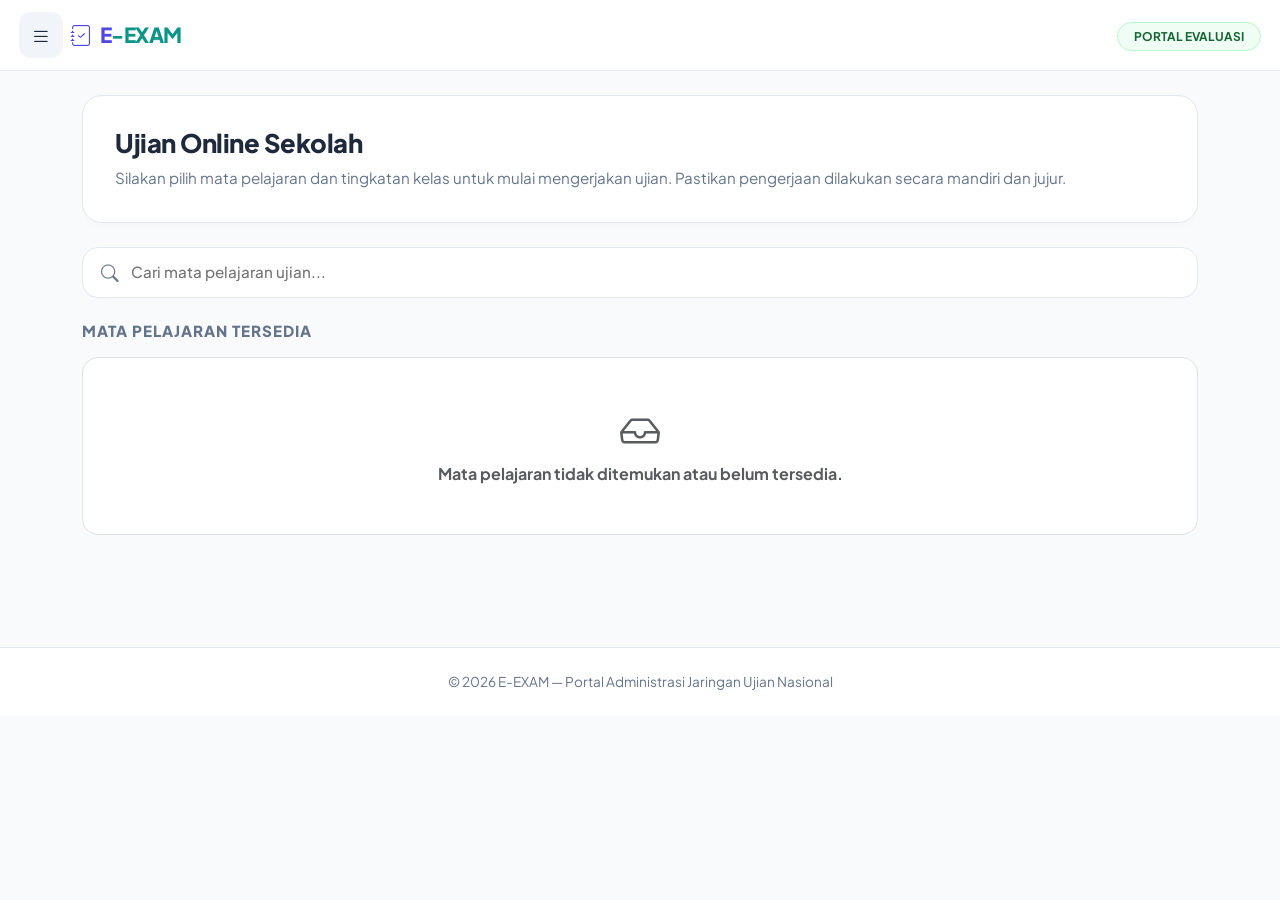
==== index.html @ f1fe518a "Update index.html" ====
<!DOCTYPE html>
<html lang="id">
<head>
  <meta charset="UTF-8"/>
  <meta name="viewport" content="width=device-width, initial-scale=1"/>
  <title>E-EXAM — Portal Ujian Online</title>
  
  <link rel="preconnect" href="https://fonts.googleapis.com">
  <link rel="preconnect" href="https://fonts.gstatic.com" crossorigin>
  <link href="https://fonts.googleapis.com/css2?family=Plus+Jakarta+Sans:wght@400;500;600;700;800&display=swap" rel="stylesheet">
  <link rel="stylesheet" href="https://cdn.jsdelivr.net/npm/bootstrap@5.3.3/dist/css/bootstrap.min.css"/>
  <link rel="stylesheet" href="https://cdn.jsdelivr.net/npm/bootstrap-icons@1.11.3/font/bootstrap-icons.min.css"/>
  
  <style>
    :root {
      --bg-global: #f8fafc; /* Abu-abu super terang/lembut */
      --card-bg: #ffffff;   /* Putih Bersih */
      --primary-color: #4f46e5; /* Soft Indigo */
      --accent-color: #0d9488;  /* Soft Muted Teal */
      --text-main: #1e293b;
      --text-muted: #64748b;
      --border-light: #e2e8f0;
    }
    
    body { 
      background-color: var(--bg-global); 
      font-family: 'Plus Jakarta Sans', sans-serif;
      color: var(--text-main);
      -webkit-font-smoothing: antialiased;
    }

    /* NAVBAR PUTIH BERSIH */
    .navbar { 
      background: var(--card-bg);
      border-bottom: 1px solid var(--border-light);
      padding: 0.75rem 1.2rem;
    }
    .navbar-brand { 
      font-weight: 800; 
      font-size: 1.3rem;
      letter-spacing: -0.5px; 
      color: var(--primary-color) !important;
    }
    .navbar-brand span { 
      color: var(--accent-color);
    }
    .btn-toggle-menu {
      border: none;
      background: #f1f5f9;
      color: var(--text-main);
      padding: 0.5rem 0.75rem;
      border-radius: 12px;
      transition: background 0.2s;
    }
    .btn-toggle-menu:hover {
      background: #e2e8f0;
    }
    .portal-tag {
      background: #f0fdf4;
      border: 1px solid #bbf7d0;
      color: #166534;
      font-weight: 700;
      font-size: 0.75rem;
      padding: 0.4rem 1rem;
      border-radius: 50px;
    }

    /* SIDEBAR NAV (Android-Friendly Drawer) */
    .offcanvas-sidebar {
      width: 280px !important;
      background: var(--card-bg) !important;
      border-right: 1px solid var(--border-light);
    }
    .sidebar-header-title {
      font-weight: 800;
      font-size: 1.1rem;
      color: var(--text-main);
    }
    .sidebar-link {
      display: flex;
      align-items: center;
      gap: 0.75rem;
      padding: 0.85rem 1rem;
      color: var(--text-muted);
      font-weight: 600;
      font-size: 0.92rem;
      text-decoration: none;
      border-radius: 12px;
      transition: all 0.2s ease;
      margin-bottom: 0.5rem;
    }
    .sidebar-link i { font-size: 1.2rem; }
    .sidebar-link:hover, .sidebar-link.active {
      background: #f1f5f9;
      color: var(--primary-color);
    }

    /* HERO CONTAINER LEMBUT */
    .hero-container {
      background: var(--card-bg);
      border-radius: 20px;
      padding: 2rem;
      margin-top: 1.5rem;
      margin-bottom: 1.5rem;
      border: 1px solid var(--border-light);
      box-shadow: 0 4px 6px -1px rgba(0,0,0,0.02);
    }
    .hero-container h1 { 
      font-size: 1.6rem; 
      font-weight: 800; 
      color: var(--text-main);
      letter-spacing: -0.5px;
    }
    .hero-container p { 
      color: var(--text-muted); 
      font-size: 0.95rem;
      margin-top: 0.4rem;
    }

    /* SEARCH BOX BARU (Android / Touch Friendly) */
    .search-wrapper {
      position: relative;
      margin-bottom: 1.5rem;
    }
    .search-wrapper i {
      position: absolute;
      left: 1.2rem;
      top: 50%;
      transform: translateY(-50%);
      color: var(--text-muted);
      font-size: 1.1rem;
    }
    .search-input {
      width: 100%;
      padding: 0.85rem 1rem 0.85rem 3rem;
      background: var(--card-bg);
      border: 1px solid var(--border-light);
      border-radius: 16px;
      font-size: 0.95rem;
      font-weight: 500;
      color: var(--text-main);
      transition: all 0.2s ease;
      box-shadow: 0 2px 4px rgba(0,0,0,0.01);
    }
    .search-input:focus {
      outline: none;
      border-color: var(--primary-color);
      box-shadow: 0 0 0 4px rgba(79, 70, 229, 0.1);
    }

    /* SECTION TITLE */
    .section-title {
      font-size: 0.95rem;
      font-weight: 800;
      text-transform: uppercase;
      letter-spacing: 1px;
      color: var(--text-muted);
    }

    /* MAPEL LIST VIEW (Satu per satu ke bawah) */
    .card-mapel {
      background: var(--card-bg);
      border: 1px solid var(--border-light); 
      border-radius: 16px;
      padding: 1.25rem 1.5rem;
      transition: all 0.2s ease;
      display: flex;
      flex-direction: row;
      align-items: center;
      gap: 1.25rem;
      width: 100%;
    }
    .card-mapel:hover { 
      border-color: #cbd5e1;
      box-shadow: 0 10px 15px -3px rgba(0, 0, 0, 0.04);
    }
    .mapel-icon {
      width: 46px; height: 46px; 
      border-radius: 12px;
      background: #f1f5f9; 
      display: flex; align-items: center; justify-content: center;
      font-size: 1.3rem;
      color: var(--primary-color);
      flex-shrink: 0;
    }
    .mapel-info-wrapper {
      flex-grow: 1;
    }
    .card-mapel h6 {
      color: var(--text-main);
      font-weight: 700;
      font-size: 1.05rem;
      margin-bottom: 0.15rem;
    }
    .mapel-action-wrapper {
      display: flex;
      align-items: center;
      gap: 1rem;
      flex-shrink: 0;
    }

    /* BADGE KELAS (Android Tap Size Optimization) */
    .badge-kelas { 
      font-size: 0.8rem; 
      font-weight: 600;
      cursor: pointer; 
      background-color: #f8fafc !important;
      color: #334155 !important;
      border: 1px solid var(--border-light);
      padding: 0.6rem 1rem; /* Ukuran pas untuk sentuhan jari di HP */
      border-radius: 10px;
      transition: all 0.15s ease;
      display: inline-block;
    }
    .badge-kelas:hover {
      background-color: var(--primary-color) !important;
      border-color: var(--primary-color);
      color: #ffffff !important;
    }

    /* SKELETON LOADER LIGHT */
    .placeholder-glow .placeholder {
      background-color: #e2e8f0;
      border-radius: 8px;
    }

    /* FOOTER */
    footer { 
      border-top: 1px solid var(--border-light);
      background: var(--card-bg); 
      color: var(--text-muted); 
      font-size: 0.85rem; 
      padding: 1.5rem 0; 
      margin-top: 4rem;
    }

    /* TAMPILAN KHUSUS SMARTPHONE / ANDROID */
    @media (max-width: 768px) {
      .navbar { padding: 0.75rem 1rem; }
      .hero-container { padding: 1.5rem; border-radius: 16px; }
      .hero-container h1 { font-size: 1.4rem; }
      
      .card-mapel {
        flex-direction: column;
        align-items: flex-start;
        gap: 1rem;
        padding: 1.25rem;
      }
      .mapel-action-wrapper {
        width: 100%;
        flex-direction: column;
        align-items: flex-start;
        gap: 0.5rem;
        border-top: 1px dashed var(--border-light);
        padding-top: 0.75rem;
      }
      .badge-container {
        width: 100%;
        display: flex;
        flex-wrap: wrap;
        gap: 0.25rem;
      }
      .badge-kelas {
        flex-grow: 1;
        text-align: center;
      }
    }
  </style>
</head>
<body>

<nav class="navbar navbar-expand-lg sticky-top">
  <div class="container-fluid p-0 d-flex align-items-center">
    <button class="btn btn-toggle-menu me-2" type="button" data-bs-toggle="offcanvas" data-bs-target="#sidebarMenu" aria-controls="sidebarMenu">
      <i class="bi bi-list fs-5"></i>
    </button>
    
    <span class="navbar-brand"><i class="bi bi-journal-check me-2"></i>E<span>-EXAM</span></span>
    
    <div class="ms-auto">
      <span class="portal-tag">PORTAL EVALUASI</span>
    </div>
  </div>
</nav>

<div class="offcanvas offcanvas-start offcanvas-sidebar" tabindex="-1" id="sidebarMenu" aria-labelledby="sidebarMenuLabel">
  <div class="offcanvas-header border-bottom py-4">
    <span class="sidebar-header-title" id="sidebarMenuLabel"><i class="bi bi-grid-fill text-primary me-2"></i>Menu Portal</span>
    <button type="button" class="btn-close" data-bs-dismiss="offcanvas" aria-label="Close"></button>
  </div>
  <div class="offcanvas-body p-3">
    <p class="text-uppercase fw-bold text-muted ps-2 mb-3" style="font-size: 0.7rem; letter-spacing: 1px;">Navigasi</p>
    
    <a href="#" class="sidebar-link active">
      <i class="bi bi-house-door-fill"></i> Sesi Ujian Aktif
    </a>
    
    <hr class="text-muted opacity-25">
    
    <p class="text-uppercase fw-bold text-muted ps-2 mb-2" style="font-size: 0.7rem; letter-spacing: 1px;">Akses Internal</p>
    <a href="guru.html" class="sidebar-link">
      <i class="bi bi-person-badge-fill text-secondary"></i> Portal Guru
    </a>
    <a href="admin.html" class="sidebar-link">
      <i class="bi bi-shield-lock-fill text-secondary"></i> Administrator
    </a>
  </div>
</div>

<div class="container">
  <div class="hero-container">
    <h1>Ujian Online Sekolah</h1>
    <p class="mb-0">Silakan pilih mata pelajaran dan tingkatan kelas untuk mulai mengerjakan ujian. Pastikan pengerjaan dilakukan secara mandiri dan jujur.</p>
  </div>

  <div class="search-wrapper">
    <i class="bi bi-search"></i>
    <input type="text" id="searchMapel" class="search-input" placeholder="Cari mata pelajaran ujian..." onkeyup="filterMapel()">
  </div>

  <div class="pb-5">
    <div class="d-flex align-items-center mb-3">
      <div class="me-auto">
        <h2 class="section-title mb-0">Mata Pelajaran Tersedia</h2>
      </div>
      <div>
        <span class="badge rounded-pill bg-secondary bg-opacity-10 text-secondary fw-bold px-3 py-2" id="info-count" style="font-size: 0.8rem;"></span>
      </div>
    </div>

    <div class="row g-2" id="mapel-container">
      <div class="col-12 skeleton-item" id="sk1">
        <div class="card card-mapel">
          <div class="placeholder-glow"><span class="placeholder rounded-3" style="width:46px; height:46px; display:block;"></span></div>
          <div class="mapel-info-wrapper placeholder-glow">
            <span class="placeholder col-4 mb-2 d-block" style="height:18px;"></span>
            <span class="placeholder col-2" style="height:12px;"></span>
          </div>
          <div class="placeholder-glow d-none d-md-block"><span class="placeholder rounded-3" style="width:180px; height:38px; display:block;"></span></div>
        </div>
      </div>
      <div class="col-12 skeleton-item" id="sk2">
        <div class="card card-mapel">
          <div class="placeholder-glow"><span class="placeholder rounded-3" style="width:46px; height:46px; display:block;"></span></div>
          <div class="mapel-info-wrapper placeholder-glow">
            <span class="placeholder col-3 mb-2 d-block" style="height:18px;"></span>
            <span class="placeholder col-2" style="height:12px;"></span>
          </div>
          <div class="placeholder-glow d-none d-md-block"><span class="placeholder rounded-3" style="width:180px; height:38px; display:block;"></span></div>
        </div>
      </div>
    </div>

    <div id="empty-state" class="text-center py-5 d-none bg-white border rounded-4 mt-2">
      <i class="bi bi-inbox display-6 text-muted opacity-40"></i>
      <p class="mt-2 text-muted fw-bold mb-0">Mata pelajaran tidak ditemukan atau belum tersedia.</p>
    </div>
  </div>
</div>

<footer class="text-center">
  <p class="mb-0">© 2026 E-EXAM — Portal Administrasi Jaringan Ujian Nasional</p>
</footer>

<script src="https://cdn.jsdelivr.net/npm/bootstrap@5.3.3/dist/js/bootstrap.bundle.min.js"></script>
<script>
// PETA CLASS BOOTSTRAP ICONS (MENGGANTIKAN EMOJI KEYBOARD)
const ICONS = {
  default: "bi-journal-bookmark-fill", 
  matematika: "bi-calculator-fill", 
  ipa: "bi-cone-striped", 
  ips: "bi-globe-asia-australia",
  bahasa_indonesia: "bi-translate", 
  bahasa_inggris: "bi-chat-left-quote-fill", 
  fisika: "bi-lightning-charge-fill",
  kimia: "bi-droplet-half", 
  biologi: "bi-dna", 
  sejarah: "bi-hourglass-split", 
  pkn: "bi-bank",
  agama: "bi-moon-stars-fill", 
  seni: "bi-palette-fill", 
  olahraga: "bi-dribbble",
};

async function loadMapel() {
  try {
    const res = await fetch("/api/mapel");
    const data = await res.json();
    renderMapel(data);
  } catch {
    renderMapel([]);
  }
}

function renderMapel(list) {
  document.querySelectorAll(".skeleton-item").forEach(el => el.remove());
  const container = document.getElementById("mapel-container");
  const empty     = document.getElementById("empty-state");

  if (!list.length) { empty.classList.remove("d-none"); return; }

  document.getElementById("info-count").textContent = `${list.length} Mapel Tersedia`;

  list.forEach(m => {
    const iconClass = ICONS[m.id] || ICONS.default;
    const kelasBadges = (m.kelas || [10,11,12]).map(k =>
      `<span class="badge badge-kelas" onclick="pilihKelas(this,'${m.id}','${m.nama}',${k})">Kelas ${k}</span>`
    ).join("");

    const col = document.createElement("div");
    col.className = "col-12 item-mapel-row"; // Diberikan class penanda untuk fungsi filter search
    col.setAttribute("data-nama", m.nama.toLowerCase()); // Menyimpan string nama untuk dicari
    col.innerHTML = `
      <div class="card card-mapel">
        <div class="mapel-icon">
          <i class="bi ${iconClass}"></i>
        </div>
        <div class="mapel-info-wrapper">
          <h6 class="fw-bold mb-0">${m.nama}</h6>
          <span class="text-muted d-none d-md-inline" style="font-size:.75rem">ID Modul: ${m.id}</span>
        </div>
        <div class="mapel-action-wrapper">
          <span class="text-muted d-block d-md-inline" style="font-size:.78rem; font-weight: 500;">Pilih Kelas:</span>
          <div class="badge-container d-flex gap-1">${kelasBadges}</div>
        </div>
      </div>`;
    container.appendChild(col);
  });
}

function pilihKelas(el, mapelId, mapelNama, kelas) {
  // Save to sessionStorage and redirect to form
  sessionStorage.setItem("exam_mapel_id", mapelId);
  sessionStorage.setItem("exam_mapel_nama", mapelNama);
  sessionStorage.setItem("exam_kelas", kelas);
  location.href = "form-ujian.html";
}

// FUNGSI SELECTION SEARCH BOX (Real-time Filter)
function filterMapel() {
  const keyword = document.getElementById("searchMapel").value.toLowerCase();
  const rows = document.querySelectorAll(".item-mapel-row");
  const emptyState = document.getElementById("empty-state");
  let foundCounter = 0;

  rows.forEach(row => {
    const namaMapel = row.getAttribute("data-nama");
    if (namaMapel.includes(keyword)) {
      row.style.setProperty("display", "block", "important");
      foundCounter++;
    } else {
      row.style.setProperty("display", "none", "important");
    }
  });

  if (foundCounter === 0 && rows.length > 0) {
    emptyState.classList.remove("d-none");
  } else {
    emptyState.classList.add("d-none");
  }
}

loadMapel();
</script>
</body>
</html>
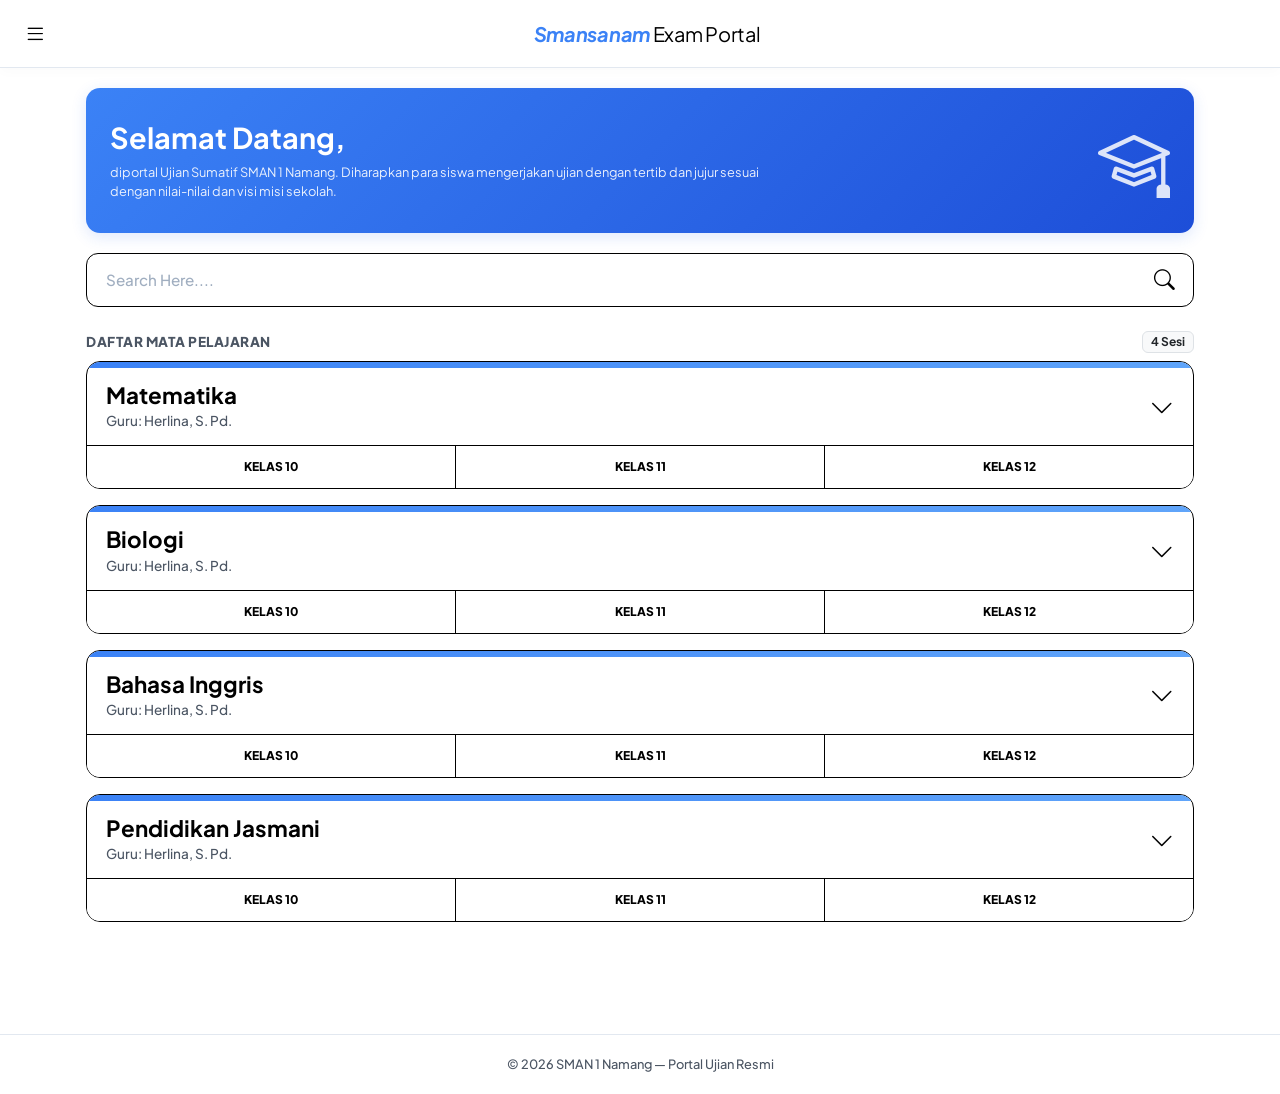
==== commit b9e2a824: "Update index.html" ====
--- a/index.html
+++ b/index.html
@@ -1,10 +1,9 @@
-
 <!DOCTYPE html>
 <html lang="id">
 <head>
   <meta charset="UTF-8"/>
   <meta name="viewport" content="width=device-width, initial-scale=1"/>
-  <title>E-EXAM — Portal Ujian Online</title>
+  <title>Smansanam Exam Portal</title>
   
   <link rel="preconnect" href="https://fonts.googleapis.com">
   <link rel="preconnect" href="https://fonts.gstatic.com" crossorigin>
@@ -14,68 +13,52 @@
   
   <style>
     :root {
-      --bg-global: #f8fafc; /* Abu-abu super terang/lembut */
-      --card-bg: #ffffff;   /* Putih Bersih */
-      --primary-color: #4f46e5; /* Soft Indigo */
-      --accent-color: #0d9488;  /* Soft Muted Teal */
-      --text-main: #1e293b;
-      --text-muted: #64748b;
-      --border-light: #e2e8f0;
+      --bg-body: #ffffff;
+      --blue-gradient: linear-gradient(135deg, #3b82f6 0%, #1d4ed8 100%);
+      --blue-accent: #2563eb;
+      --text-dark: #000000;
+      --text-muted: #4b5563;
+      --border-color: #000000;
     }
     
     body { 
-      background-color: var(--bg-global); 
+      background-color: var(--bg-body); 
       font-family: 'Plus Jakarta Sans', sans-serif;
-      color: var(--text-main);
+      color: var(--text-dark);
       -webkit-font-smoothing: antialiased;
     }
 
-    /* NAVBAR PUTIH BERSIH */
+    /* NAVBAR STYLES */
     .navbar { 
-      background: var(--card-bg);
-      border-bottom: 1px solid var(--border-light);
-      padding: 0.75rem 1.2rem;
+      background: #ffffff;
+      border-bottom: 1px solid #e2e8f0;
+      padding: 0.85rem 1rem;
+      box-shadow: 0 4px 12px rgba(0,0,0,0.02);
     }
     .navbar-brand { 
-      font-weight: 800; 
-      font-size: 1.3rem;
-      letter-spacing: -0.5px; 
-      color: var(--primary-color) !important;
+      font-size: 1.25rem;
+      font-weight: 400;
+      letter-spacing: -0.3px;
+      color: var(--text-dark) !important;
     }
     .navbar-brand span { 
-      color: var(--accent-color);
-    }
-    .btn-toggle-menu {
+      font-style: italic;
+      font-weight: 700;
+      color: #3b82f6;
+    }
+    .btn-menu-burger {
       border: none;
-      background: #f1f5f9;
-      color: var(--text-main);
-      padding: 0.5rem 0.75rem;
-      border-radius: 12px;
-      transition: background 0.2s;
-    }
-    .btn-toggle-menu:hover {
-      background: #e2e8f0;
-    }
-    .portal-tag {
-      background: #f0fdf4;
-      border: 1px solid #bbf7d0;
-      color: #166534;
-      font-weight: 700;
-      font-size: 0.75rem;
-      padding: 0.4rem 1rem;
-      border-radius: 50px;
-    }
-
-    /* SIDEBAR NAV (Android-Friendly Drawer) */
+      background: transparent;
+      color: var(--text-dark);
+      font-size: 1.4rem;
+      padding: 0;
+    }
+
+    /* SIDEBAR NAV DRAWER */
     .offcanvas-sidebar {
       width: 280px !important;
-      background: var(--card-bg) !important;
-      border-right: 1px solid var(--border-light);
-    }
-    .sidebar-header-title {
-      font-weight: 800;
-      font-size: 1.1rem;
-      color: var(--text-main);
+      background: #ffffff !important;
+      border-right: 1px solid #e2e8f0;
     }
     .sidebar-link {
       display: flex;
@@ -90,297 +73,265 @@
       transition: all 0.2s ease;
       margin-bottom: 0.5rem;
     }
-    .sidebar-link i { font-size: 1.2rem; }
     .sidebar-link:hover, .sidebar-link.active {
       background: #f1f5f9;
-      color: var(--primary-color);
-    }
-
-    /* HERO CONTAINER LEMBUT */
+      color: var(--blue-accent);
+    }
+
+    /* HERO BANNER GRADIENT */
     .hero-container {
-      background: var(--card-bg);
-      border-radius: 20px;
-      padding: 2rem;
-      margin-top: 1.5rem;
-      margin-bottom: 1.5rem;
-      border: 1px solid var(--border-light);
-      box-shadow: 0 4px 6px -1px rgba(0,0,0,0.02);
+      background: var(--blue-gradient);
+      border-radius: 14px;
+      padding: 2rem 1.5rem;
+      margin-top: 1.25rem;
+      margin-bottom: 1.25rem;
+      color: #ffffff;
+      position: relative;
+      overflow: hidden;
+      box-shadow: 0 4px 15px rgba(37, 99, 235, 0.15);
     }
     .hero-container h1 { 
-      font-size: 1.6rem; 
-      font-weight: 800; 
-      color: var(--text-main);
-      letter-spacing: -0.5px;
+      font-size: 1.8rem; 
+      font-weight: 700; 
+      margin-bottom: 0.5rem;
     }
     .hero-container p { 
-      color: var(--text-muted); 
-      font-size: 0.95rem;
-      margin-top: 0.4rem;
-    }
-
-    /* SEARCH BOX BARU (Android / Touch Friendly) */
+      font-size: 0.8rem;
+      line-height: 1.5;
+      max-width: 65%;
+      opacity: 0.9;
+    }
+    .hero-icon-wrapper {
+      position: absolute;
+      right: 1.5rem;
+      top: 50%;
+      transform: translateY(-50%);
+      font-size: 4.5rem;
+      opacity: 0.85;
+      color: #ffffff;
+      line-height: 1;
+    }
+
+    /* SEARCH BOX CAPTION */
     .search-wrapper {
       position: relative;
       margin-bottom: 1.5rem;
     }
-    .search-wrapper i {
+    .search-input {
+      width: 100%;
+      padding: 0.9rem 3rem 0.9rem 1.2rem;
+      background: #ffffff;
+      border: 1.5px solid var(--border-color);
+      border-radius: 12px;
+      font-size: 0.95rem;
+      font-weight: 500;
+      color: var(--text-dark);
+    }
+    .search-input::placeholder {
+      color: #a0aec0;
+    }
+    .search-input:focus {
+      outline: none;
+      border-color: var(--blue-accent);
+    }
+    .search-wrapper .search-icon {
       position: absolute;
-      left: 1.2rem;
+      right: 1.2rem;
       top: 50%;
       transform: translateY(-50%);
+      color: var(--text-dark);
+      font-size: 1.3rem;
+      pointer-events: none;
+    }
+
+    /* ACCORDION LIST VIEW CARD */
+    .card-mapel-row {
+      background: #ffffff;
+      border: 1.5px solid var(--border-color);
+      border-radius: 14px;
+      overflow: hidden;
+      margin-bottom: 1rem;
+      position: relative;
+    }
+    /* Top Line Blue Gradient Accent */
+    .card-mapel-row::before {
+      content: "";
+      position: absolute;
+      top: 0; left: 0; right: 0;
+      height: 6px;
+      background: linear-gradient(90deg, #3b82f6 0%, #60a5fa 100%);
+    }
+    .mapel-header-section {
+      padding: 1.25rem 1.2rem 0.85rem 1.2rem;
+      display: flex;
+      align-items: center;
+      justify-content: space-between;
+    }
+    .mapel-title-area h6 {
+      font-size: 1.4rem;
+      font-weight: 700;
+      color: var(--text-dark);
+      margin-bottom: 0.15rem;
+    }
+    .mapel-title-area p {
+      font-size: 0.85rem;
       color: var(--text-muted);
-      font-size: 1.1rem;
-    }
-    .search-input {
-      width: 100%;
-      padding: 0.85rem 1rem 0.85rem 3rem;
-      background: var(--card-bg);
-      border: 1px solid var(--border-light);
-      border-radius: 16px;
-      font-size: 0.95rem;
+      margin-bottom: 0;
       font-weight: 500;
-      color: var(--text-main);
-      transition: all 0.2s ease;
-      box-shadow: 0 2px 4px rgba(0,0,0,0.01);
-    }
-    .search-input:focus {
-      outline: none;
-      border-color: var(--primary-color);
-      box-shadow: 0 0 0 4px rgba(79, 70, 229, 0.1);
+    }
+    .mapel-arrow-icon {
+      font-size: 1.5rem;
+      color: var(--text-dark);
+    }
+
+    /* KELAS SELECTION BAR (BOTTOM ROW) */
+    .kelas-action-bar {
+      display: flex;
+      border-top: 1px solid var(--border-color);
+      background: #ffffff;
+    }
+    .badge-kelas-btn {
+      flex: 1;
+      text-align: center;
+      padding: 0.75rem 0.5rem;
+      font-size: 0.75rem;
+      font-weight: 800;
+      color: var(--text-dark);
+      cursor: pointer;
+      text-transform: uppercase;
+      transition: background 0.15s;
+    }
+    .badge-kelas-btn:not(:last-child) {
+      border-right: 1px solid var(--border-color);
+    }
+    .badge-kelas-btn:hover {
+      background-color: #f1f5f9;
+      color: var(--blue-accent);
+    }
+
+    /* SKELETON PLACEHOLDER */
+    .placeholder-glow .placeholder {
+      background-color: #e2e8f0;
+      border-radius: 6px;
     }
 
     /* SECTION TITLE */
     .section-title {
-      font-size: 0.95rem;
+      font-size: 0.85rem;
       font-weight: 800;
       text-transform: uppercase;
-      letter-spacing: 1px;
+      letter-spacing: 0.5px;
       color: var(--text-muted);
-    }
-
-    /* MAPEL LIST VIEW (Satu per satu ke bawah) */
-    .card-mapel {
-      background: var(--card-bg);
-      border: 1px solid var(--border-light); 
-      border-radius: 16px;
-      padding: 1.25rem 1.5rem;
-      transition: all 0.2s ease;
-      display: flex;
-      flex-direction: row;
-      align-items: center;
-      gap: 1.25rem;
-      width: 100%;
-    }
-    .card-mapel:hover { 
-      border-color: #cbd5e1;
-      box-shadow: 0 10px 15px -3px rgba(0, 0, 0, 0.04);
-    }
-    .mapel-icon {
-      width: 46px; height: 46px; 
-      border-radius: 12px;
-      background: #f1f5f9; 
-      display: flex; align-items: center; justify-content: center;
-      font-size: 1.3rem;
-      color: var(--primary-color);
-      flex-shrink: 0;
-    }
-    .mapel-info-wrapper {
-      flex-grow: 1;
-    }
-    .card-mapel h6 {
-      color: var(--text-main);
-      font-weight: 700;
-      font-size: 1.05rem;
-      margin-bottom: 0.15rem;
-    }
-    .mapel-action-wrapper {
-      display: flex;
-      align-items: center;
-      gap: 1rem;
-      flex-shrink: 0;
-    }
-
-    /* BADGE KELAS (Android Tap Size Optimization) */
-    .badge-kelas { 
-      font-size: 0.8rem; 
-      font-weight: 600;
-      cursor: pointer; 
-      background-color: #f8fafc !important;
-      color: #334155 !important;
-      border: 1px solid var(--border-light);
-      padding: 0.6rem 1rem; /* Ukuran pas untuk sentuhan jari di HP */
-      border-radius: 10px;
-      transition: all 0.15s ease;
-      display: inline-block;
-    }
-    .badge-kelas:hover {
-      background-color: var(--primary-color) !important;
-      border-color: var(--primary-color);
-      color: #ffffff !important;
-    }
-
-    /* SKELETON LOADER LIGHT */
-    .placeholder-glow .placeholder {
-      background-color: #e2e8f0;
-      border-radius: 8px;
+      margin-bottom: 0.75rem;
     }
 
     /* FOOTER */
     footer { 
-      border-top: 1px solid var(--border-light);
-      background: var(--card-bg); 
+      border-top: 1px solid #e2e8f0;
+      background: #ffffff; 
       color: var(--text-muted); 
-      font-size: 0.85rem; 
-      padding: 1.5rem 0; 
-      margin-top: 4rem;
-    }
-
-    /* TAMPILAN KHUSUS SMARTPHONE / ANDROID */
-    @media (max-width: 768px) {
-      .navbar { padding: 0.75rem 1rem; }
-      .hero-container { padding: 1.5rem; border-radius: 16px; }
-      .hero-container h1 { font-size: 1.4rem; }
-      
-      .card-mapel {
-        flex-direction: column;
-        align-items: flex-start;
-        gap: 1rem;
-        padding: 1.25rem;
-      }
-      .mapel-action-wrapper {
-        width: 100%;
-        flex-direction: column;
-        align-items: flex-start;
-        gap: 0.5rem;
-        border-top: 1px dashed var(--border-light);
-        padding-top: 0.75rem;
-      }
-      .badge-container {
-        width: 100%;
-        display: flex;
-        flex-wrap: wrap;
-        gap: 0.25rem;
-      }
-      .badge-kelas {
-        flex-grow: 1;
-        text-align: center;
-      }
+      font-size: 0.8rem; 
+      padding: 1.25rem 0; 
+      margin-top: 3rem;
+      font-weight: 500;
+    }
+
+    /* RESPONSIVE LAYOUT UNTUK LAYAR HANDPHONE */
+    @media (max-width: 576px) {
+      .hero-container p { max-width: 60%; font-size: 0.72rem; }
+      .hero-icon-wrapper { font-size: 3.8rem; right: 1rem; }
+      .mapel-title-area h6 { font-size: 1.25rem; }
     }
   </style>
 </head>
 <body>
 
 <nav class="navbar navbar-expand-lg sticky-top">
-  <div class="container-fluid p-0 d-flex align-items-center">
-    <button class="btn btn-toggle-menu me-2" type="button" data-bs-toggle="offcanvas" data-bs-target="#sidebarMenu" aria-controls="sidebarMenu">
-      <i class="bi bi-list fs-5"></i>
+  <div class="container-fluid p-0 d-flex align-items-center px-2">
+    <button class="btn btn-menu-burger me-3" type="button" data-bs-toggle="offcanvas" data-bs-target="#sidebarMenu" aria-controls="sidebarMenu">
+      <i class="bi bi-list"></i>
     </button>
     
-    <span class="navbar-brand"><i class="bi bi-journal-check me-2"></i>E<span>-EXAM</span></span>
+    <div class="mx-auto navbar-brand">
+      <span>Smansanam</span> Exam Portal
+    </div>
     
-    <div class="ms-auto">
-      <span class="portal-tag">PORTAL EVALUASI</span>
-    </div>
+    <div style="width: 24px;"></div>
   </div>
 </nav>
 
 <div class="offcanvas offcanvas-start offcanvas-sidebar" tabindex="-1" id="sidebarMenu" aria-labelledby="sidebarMenuLabel">
   <div class="offcanvas-header border-bottom py-4">
-    <span class="sidebar-header-title" id="sidebarMenuLabel"><i class="bi bi-grid-fill text-primary me-2"></i>Menu Portal</span>
+    <span class="fw-bold text-dark fs-5" id="sidebarMenuLabel"><i class="bi bi-shield-check me-2 text-primary"></i>Navigation</span>
     <button type="button" class="btn-close" data-bs-dismiss="offcanvas" aria-label="Close"></button>
   </div>
   <div class="offcanvas-body p-3">
-    <p class="text-uppercase fw-bold text-muted ps-2 mb-3" style="font-size: 0.7rem; letter-spacing: 1px;">Navigasi</p>
-    
     <a href="#" class="sidebar-link active">
-      <i class="bi bi-house-door-fill"></i> Sesi Ujian Aktif
+      <i class="bi bi-house-door-fill me-2"></i> Dashboard
     </a>
-    
-    <hr class="text-muted opacity-25">
-    
-    <p class="text-uppercase fw-bold text-muted ps-2 mb-2" style="font-size: 0.7rem; letter-spacing: 1px;">Akses Internal</p>
+    <hr class="opacity-25">
     <a href="guru.html" class="sidebar-link">
-      <i class="bi bi-person-badge-fill text-secondary"></i> Portal Guru
+      <i class="bi bi-person-badge me-2"></i> Portal Guru
     </a>
     <a href="admin.html" class="sidebar-link">
-      <i class="bi bi-shield-lock-fill text-secondary"></i> Administrator
+      <i class="bi bi-shield-lock me-2"></i> Administrator
     </a>
   </div>
 </div>
 
-<div class="container">
+<div class="container px-3">
   <div class="hero-container">
-    <h1>Ujian Online Sekolah</h1>
-    <p class="mb-0">Silakan pilih mata pelajaran dan tingkatan kelas untuk mulai mengerjakan ujian. Pastikan pengerjaan dilakukan secara mandiri dan jujur.</p>
+    <h1>Selamat Datang,</h1>
+    <p class="mb-0">diportal Ujian Sumatif SMAN 1 Namang. Diharapkan para siswa mengerjakan ujian dengan tertib dan jujur sesuai dengan nilai-nilai dan visi misi sekolah.</p>
+    <div class="hero-icon-wrapper">
+      <i class="bi bi-mortarboard"></i>
+    </div>
   </div>
 
   <div class="search-wrapper">
-    <i class="bi bi-search"></i>
-    <input type="text" id="searchMapel" class="search-input" placeholder="Cari mata pelajaran ujian..." onkeyup="filterMapel()">
+    <input type="text" id="searchMapel" class="search-input" placeholder="Search Here...." onkeyup="filterMapel()">
+    <i class="bi bi-search search-icon"></i>
   </div>
 
   <div class="pb-5">
-    <div class="d-flex align-items-center mb-3">
-      <div class="me-auto">
-        <h2 class="section-title mb-0">Mata Pelajaran Tersedia</h2>
-      </div>
-      <div>
-        <span class="badge rounded-pill bg-secondary bg-opacity-10 text-secondary fw-bold px-3 py-2" id="info-count" style="font-size: 0.8rem;"></span>
-      </div>
+    <div class="d-flex align-items-center justify-content-between mb-2">
+      <h2 class="section-title mb-0">Daftar Mata Pelajaran</h2>
+      <span class="badge bg-light text-dark border fw-bold" id="info-count" style="font-size: 0.75rem;"></span>
     </div>
 
-    <div class="row g-2" id="mapel-container">
+    <div class="row g-0" id="mapel-container">
       <div class="col-12 skeleton-item" id="sk1">
-        <div class="card card-mapel">
-          <div class="placeholder-glow"><span class="placeholder rounded-3" style="width:46px; height:46px; display:block;"></span></div>
-          <div class="mapel-info-wrapper placeholder-glow">
-            <span class="placeholder col-4 mb-2 d-block" style="height:18px;"></span>
-            <span class="placeholder col-2" style="height:12px;"></span>
+        <div class="card-mapel-row" style="height: 130px;">
+          <div class="mapel-header-section placeholder-glow">
+            <div class="mapel-title-area col-8">
+              <span class="placeholder col-6 mb-2 d-block" style="height:24px;"></span>
+              <span class="placeholder col-4 d-block" style="height:14px;"></span>
+            </div>
+            <span class="placeholder col-1" style="height:24px;"></span>
           </div>
-          <div class="placeholder-glow d-none d-md-block"><span class="placeholder rounded-3" style="width:180px; height:38px; display:block;"></span></div>
-        </div>
-      </div>
-      <div class="col-12 skeleton-item" id="sk2">
-        <div class="card card-mapel">
-          <div class="placeholder-glow"><span class="placeholder rounded-3" style="width:46px; height:46px; display:block;"></span></div>
-          <div class="mapel-info-wrapper placeholder-glow">
-            <span class="placeholder col-3 mb-2 d-block" style="height:18px;"></span>
-            <span class="placeholder col-2" style="height:12px;"></span>
-          </div>
-          <div class="placeholder-glow d-none d-md-block"><span class="placeholder rounded-3" style="width:180px; height:38px; display:block;"></span></div>
         </div>
       </div>
     </div>
 
-    <div id="empty-state" class="text-center py-5 d-none bg-white border rounded-4 mt-2">
-      <i class="bi bi-inbox display-6 text-muted opacity-40"></i>
-      <p class="mt-2 text-muted fw-bold mb-0">Mata pelajaran tidak ditemukan atau belum tersedia.</p>
+    <div id="empty-state" class="text-center py-5 d-none border rounded-4 mt-2">
+      <i class="bi bi-file-earmark-x display-6 text-muted"></i>
+      <p class="mt-2 text-muted fw-bold mb-0">Mata pelajaran tidak ditemukan.</p>
     </div>
   </div>
 </div>
 
 <footer class="text-center">
-  <p class="mb-0">© 2026 E-EXAM — Portal Administrasi Jaringan Ujian Nasional</p>
+  <p class="mb-0">© 2026 SMAN 1 Namang — Portal Ujian Resmi</p>
 </footer>
 
 <script src="https://cdn.jsdelivr.net/npm/bootstrap@5.3.3/dist/js/bootstrap.bundle.min.js"></script>
 <script>
-// PETA CLASS BOOTSTRAP ICONS (MENGGANTIKAN EMOJI KEYBOARD)
+// Logic core internal tidak berubah demi kecocokan API
 const ICONS = {
-  default: "bi-journal-bookmark-fill", 
-  matematika: "bi-calculator-fill", 
-  ipa: "bi-cone-striped", 
-  ips: "bi-globe-asia-australia",
-  bahasa_indonesia: "bi-translate", 
-  bahasa_inggris: "bi-chat-left-quote-fill", 
-  fisika: "bi-lightning-charge-fill",
-  kimia: "bi-droplet-half", 
-  biologi: "bi-dna", 
-  sejarah: "bi-hourglass-split", 
-  pkn: "bi-bank",
-  agama: "bi-moon-stars-fill", 
-  seni: "bi-palette-fill", 
-  olahraga: "bi-dribbble",
+  default: "bi-chevron-down",
+  matematika: "bi-chevron-down",
+  ipa: "bi-chevron-down",
+  ips: "bi-chevron-down",
 };
 
 async function loadMapel() {
@@ -389,7 +340,13 @@
     const data = await res.json();
     renderMapel(data);
   } catch {
-    renderMapel([]);
+    // Dummy Data cadangan otomatis jika API lokal belum terhubung agar persis seperti gambar
+    renderMapel([
+      { id: "matematika", nama: "Matematika", guru: "Herlina, S. Pd.", kelas: [10, 11, 12] },
+      { id: "biologi", nama: "Biologi", guru: "Herlina, S. Pd.", kelas: [10, 11, 12] },
+      { id: "bahasa_inggris", nama: "Bahasa Inggris", guru: "Herlina, S. Pd.", kelas: [10, 11, 12] },
+      { id: "olahraga", nama: "Pendidikan Jasmani", guru: "Herlina, S. Pd.", kelas: [10, 11, 12] }
+    ]);
   }
 }
 
@@ -400,44 +357,45 @@
 
   if (!list.length) { empty.classList.remove("d-none"); return; }
 
-  document.getElementById("info-count").textContent = `${list.length} Mapel Tersedia`;
+  document.getElementById("info-count").textContent = `${list.length} Sesi`;
 
   list.forEach(m => {
-    const iconClass = ICONS[m.id] || ICONS.default;
+    // Generate badge buttons horizontal di baris paling bawah card sesuai gambar target
     const kelasBadges = (m.kelas || [10,11,12]).map(k =>
-      `<span class="badge badge-kelas" onclick="pilihKelas(this,'${m.id}','${m.nama}',${k})">Kelas ${k}</span>`
+      `<div class="badge-kelas-btn" onclick="pilihKelas(this,'${m.id}','${m.nama}',${k})">Kelas ${k}</div>`
     ).join("");
 
-    const col = document.createElement("div");
-    col.className = "col-12 item-mapel-row"; // Diberikan class penanda untuk fungsi filter search
-    col.setAttribute("data-nama", m.nama.toLowerCase()); // Menyimpan string nama untuk dicari
-    col.innerHTML = `
-      <div class="card card-mapel">
-        <div class="mapel-icon">
-          <i class="bi ${iconClass}"></i>
+    const namaGuru = m.guru || "Herlina, S. Pd.";
+
+    const itemRow = document.createElement("div");
+    itemRow.className = "col-12 item-mapel-row";
+    itemRow.setAttribute("data-nama", m.nama.toLowerCase());
+    itemRow.innerHTML = `
+      <div class="card-mapel-row">
+        <div class="mapel-header-section">
+          <div class="mapel-title-area">
+            <h6>${m.nama}</h6>
+            <p>Guru: ${namaGuru}</p>
+          </div>
+          <div class="mapel-arrow-icon">
+            <i class="bi bi-chevron-down"></i>
+          </div>
         </div>
-        <div class="mapel-info-wrapper">
-          <h6 class="fw-bold mb-0">${m.nama}</h6>
-          <span class="text-muted d-none d-md-inline" style="font-size:.75rem">ID Modul: ${m.id}</span>
-        </div>
-        <div class="mapel-action-wrapper">
-          <span class="text-muted d-block d-md-inline" style="font-size:.78rem; font-weight: 500;">Pilih Kelas:</span>
-          <div class="badge-container d-flex gap-1">${kelasBadges}</div>
+        <div class="kelas-action-bar">
+          ${kelasBadges}
         </div>
       </div>`;
-    container.appendChild(col);
+    container.appendChild(itemRow);
   });
 }
 
 function pilihKelas(el, mapelId, mapelNama, kelas) {
-  // Save to sessionStorage and redirect to form
   sessionStorage.setItem("exam_mapel_id", mapelId);
   sessionStorage.setItem("exam_mapel_nama", mapelNama);
   sessionStorage.setItem("exam_kelas", kelas);
   location.href = "form-ujian.html";
 }
 
-// FUNGSI SELECTION SEARCH BOX (Real-time Filter)
 function filterMapel() {
   const keyword = document.getElementById("searchMapel").value.toLowerCase();
   const rows = document.querySelectorAll(".item-mapel-row");
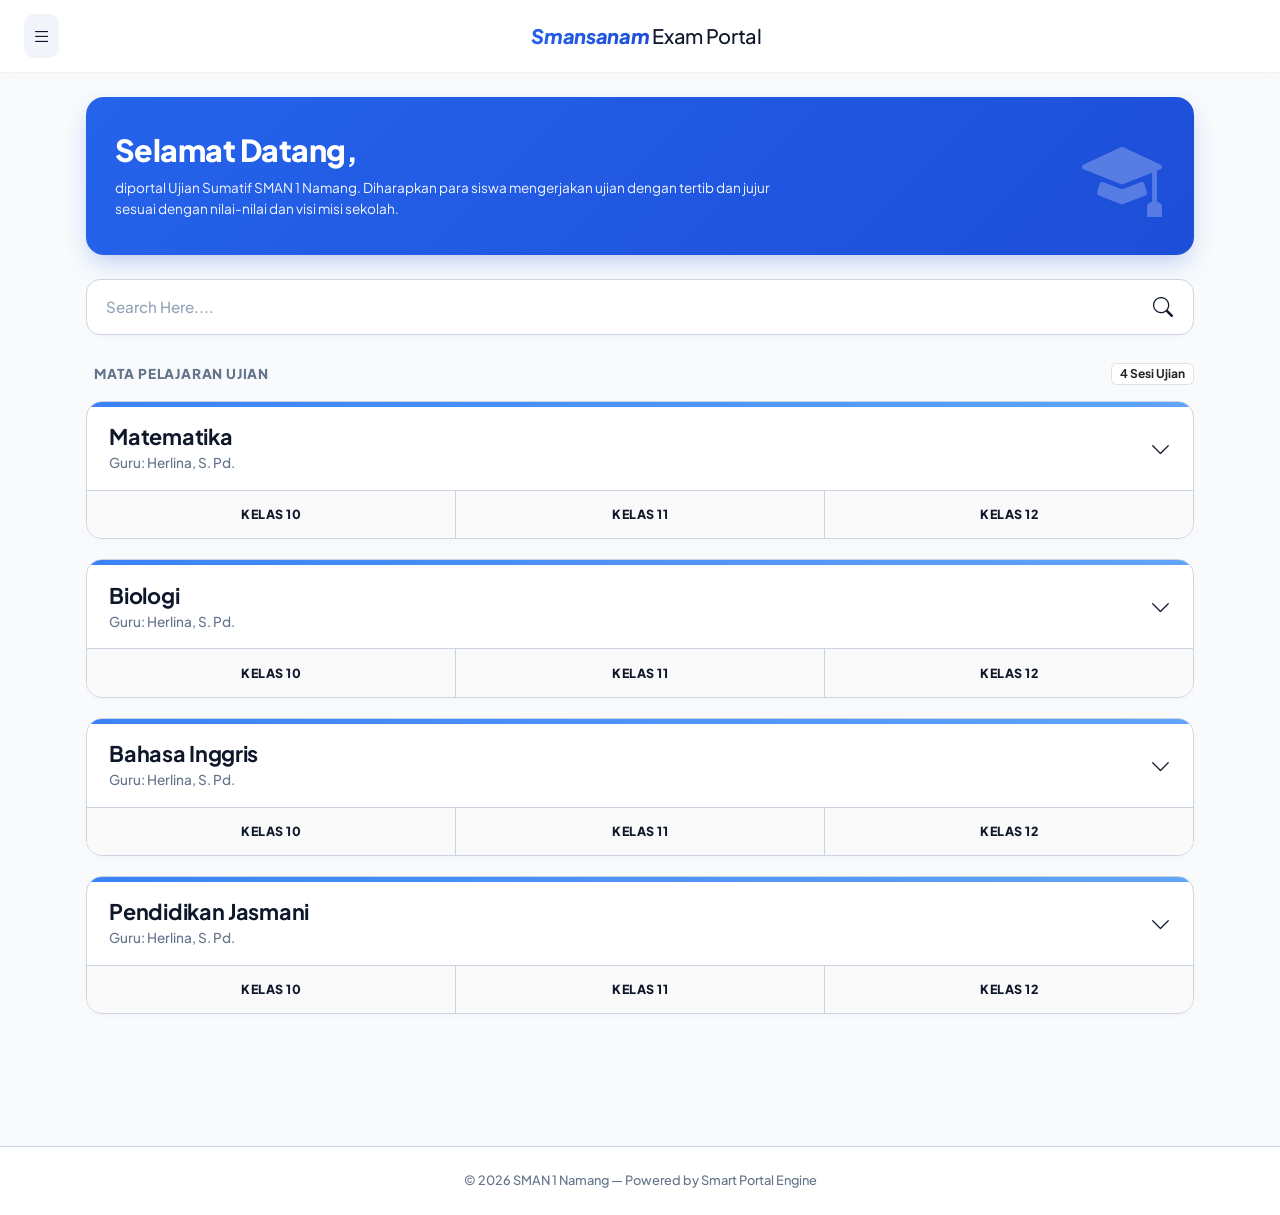
==== commit bbc9efb1: "Update index.html" ====
--- a/index.html
+++ b/index.html
@@ -13,12 +13,14 @@
   
   <style>
     :root {
-      --bg-body: #ffffff;
-      --blue-gradient: linear-gradient(135deg, #3b82f6 0%, #1d4ed8 100%);
-      --blue-accent: #2563eb;
-      --text-dark: #000000;
-      --text-muted: #4b5563;
-      --border-color: #000000;
+      --bg-body: #f8fafc;
+      --card-bg: #ffffff;
+      --blue-gradient: linear-gradient(135deg, #2563eb 0%, #1d4ed8 100%);
+      --blue-accent: #3b82f6;
+      --text-dark: #0f172a;
+      --text-muted: #64748b;
+      --border-color: #cbd5e1;
+      --border-focus: #2563eb;
     }
     
     body { 
@@ -28,37 +30,62 @@
       -webkit-font-smoothing: antialiased;
     }
 
+    /* ANIMATIONS KEYFRAMES */
+    @keyframes fadeInUp {
+      from {
+        opacity: 0;
+        transform: translateY(20px);
+      }
+      to {
+        opacity: 1;
+        transform: translateY(0);
+      }
+    }
+
+    @keyframes pulseGlow {
+      0% { box-shadow: 0 0 0 0 rgba(37, 99, 235, 0.2); }
+      70% { box-shadow: 0 0 0 10px rgba(37, 99, 235, 0); }
+      100% { box-shadow: 0 0 0 0 rgba(37, 99, 235, 0); }
+    }
+
     /* NAVBAR STYLES */
     .navbar { 
       background: #ffffff;
-      border-bottom: 1px solid #e2e8f0;
+      border-bottom: 1px solid rgba(0, 0, 0, 0.05);
       padding: 0.85rem 1rem;
-      box-shadow: 0 4px 12px rgba(0,0,0,0.02);
+      box-shadow: 0 4px 20px rgba(0, 0, 0, 0.02);
     }
     .navbar-brand { 
       font-size: 1.25rem;
-      font-weight: 400;
+      font-weight: 500;
       letter-spacing: -0.3px;
       color: var(--text-dark) !important;
     }
     .navbar-brand span { 
       font-style: italic;
-      font-weight: 700;
-      color: #3b82f6;
+      font-weight: 800;
+      background: var(--blue-gradient);
+      -webkit-background-clip: text;
+      -webkit-text-fill-color: transparent;
     }
     .btn-menu-burger {
       border: none;
-      background: transparent;
-      color: var(--text-dark);
-      font-size: 1.4rem;
-      padding: 0;
-    }
-
-    /* SIDEBAR NAV DRAWER */
+      background: #f1f5f9;
+      color: var(--text-dark);
+      font-size: 1.2rem;
+      padding: 0.5rem;
+      border-radius: 10px;
+      transition: all 0.2s ease;
+    }
+    .btn-menu-burger:hover {
+      background: #e2e8f0;
+    }
+
+    /* SIDEBAR OFFCANVAS */
     .offcanvas-sidebar {
-      width: 280px !important;
+      width: 290px !important;
       background: #ffffff !important;
-      border-right: 1px solid #e2e8f0;
+      border-right: 1px solid var(--border-color);
     }
     .sidebar-link {
       display: flex;
@@ -74,104 +101,129 @@
       margin-bottom: 0.5rem;
     }
     .sidebar-link:hover, .sidebar-link.active {
-      background: #f1f5f9;
-      color: var(--blue-accent);
-    }
-
-    /* HERO BANNER GRADIENT */
+      background: rgba(37, 99, 235, 0.05);
+      color: var(--border-focus);
+    }
+
+    /* HERO GRADIENT BANNER WITH ENTICING ANIMATION */
     .hero-container {
       background: var(--blue-gradient);
-      border-radius: 14px;
-      padding: 2rem 1.5rem;
-      margin-top: 1.25rem;
-      margin-bottom: 1.25rem;
+      border-radius: 18px;
+      padding: 2.2rem 1.8rem;
+      margin-top: 1.5rem;
+      margin-bottom: 1.5rem;
       color: #ffffff;
       position: relative;
       overflow: hidden;
-      box-shadow: 0 4px 15px rgba(37, 99, 235, 0.15);
+      box-shadow: 0 10px 25px -5px rgba(29, 78, 216, 0.3);
+      animation: fadeInUp 0.6s cubic-bezier(0.16, 1, 0.3, 1) both;
     }
     .hero-container h1 { 
-      font-size: 1.8rem; 
-      font-weight: 700; 
+      font-size: 1.9rem; 
+      font-weight: 800; 
       margin-bottom: 0.5rem;
+      letter-spacing: -0.5px;
     }
     .hero-container p { 
-      font-size: 0.8rem;
-      line-height: 1.5;
+      font-size: 0.85rem;
+      line-height: 1.6;
       max-width: 65%;
-      opacity: 0.9;
+      opacity: 0.95;
+      font-weight: 400;
     }
     .hero-icon-wrapper {
       position: absolute;
-      right: 1.5rem;
+      right: 2rem;
       top: 50%;
       transform: translateY(-50%);
-      font-size: 4.5rem;
-      opacity: 0.85;
+      font-size: 5rem;
+      opacity: 0.25;
       color: #ffffff;
       line-height: 1;
-    }
-
-    /* SEARCH BOX CAPTION */
+      transition: all 0.5s ease;
+    }
+    .hero-container:hover .hero-icon-wrapper {
+      transform: translateY(-50%) scale(1.1) rotate(-5deg);
+      opacity: 0.4;
+    }
+
+    /* SEARCH BOX BARU */
     .search-wrapper {
       position: relative;
-      margin-bottom: 1.5rem;
+      margin-bottom: 1.75rem;
+      animation: fadeInUp 0.7s cubic-bezier(0.16, 1, 0.3, 1) both;
     }
     .search-input {
       width: 100%;
-      padding: 0.9rem 3rem 0.9rem 1.2rem;
-      background: #ffffff;
+      padding: 0.95rem 3.5rem 0.95rem 1.2rem;
+      background: var(--card-bg);
       border: 1.5px solid var(--border-color);
-      border-radius: 12px;
+      border-radius: 14px;
       font-size: 0.95rem;
       font-weight: 500;
       color: var(--text-dark);
+      transition: all 0.25s ease;
+      box-shadow: 0 4px 6px -1px rgba(0,0,0,0.02);
     }
     .search-input::placeholder {
-      color: #a0aec0;
+      color: #94a3b8;
     }
     .search-input:focus {
       outline: none;
-      border-color: var(--blue-accent);
+      border-color: var(--border-focus);
+      box-shadow: 0 0 0 4px rgba(37, 99, 235, 0.15);
     }
     .search-wrapper .search-icon {
       position: absolute;
-      right: 1.2rem;
+      right: 1.3rem;
       top: 50%;
       transform: translateY(-50%);
       color: var(--text-dark);
-      font-size: 1.3rem;
+      font-size: 1.25rem;
       pointer-events: none;
+      transition: color 0.2s;
+    }
+    .search-input:focus + .search-icon {
+      color: var(--border-focus);
     }
 
     /* ACCORDION LIST VIEW CARD */
     .card-mapel-row {
-      background: #ffffff;
+      background: var(--card-bg);
       border: 1.5px solid var(--border-color);
-      border-radius: 14px;
+      border-radius: 16px;
       overflow: hidden;
-      margin-bottom: 1rem;
+      margin-bottom: 1.25rem;
       position: relative;
-    }
-    /* Top Line Blue Gradient Accent */
+      transition: all 0.3s cubic-bezier(0.16, 1, 0.3, 1);
+      box-shadow: 0 4px 6px -1px rgba(0,0,0,0.02);
+      animation: fadeInUp 0.8s cubic-bezier(0.16, 1, 0.3, 1) both;
+    }
+    /* Top Line Accent Card */
     .card-mapel-row::before {
       content: "";
       position: absolute;
       top: 0; left: 0; right: 0;
-      height: 6px;
+      height: 5px;
       background: linear-gradient(90deg, #3b82f6 0%, #60a5fa 100%);
     }
+    .card-mapel-row:hover {
+      border-color: #94a3b8;
+      transform: translateY(-2px);
+      box-shadow: 0 12px 20px -8px rgba(0,0,0,0.08);
+    }
     .mapel-header-section {
-      padding: 1.25rem 1.2rem 0.85rem 1.2rem;
+      padding: 1.4rem 1.4rem 1rem 1.4rem;
       display: flex;
       align-items: center;
       justify-content: space-between;
     }
     .mapel-title-area h6 {
-      font-size: 1.4rem;
+      font-size: 1.35rem;
       font-weight: 700;
       color: var(--text-dark);
-      margin-bottom: 0.15rem;
+      margin-bottom: 0.2rem;
+      letter-spacing: -0.3px;
     }
     .mapel-title-area p {
       font-size: 0.85rem;
@@ -180,36 +232,43 @@
       font-weight: 500;
     }
     .mapel-arrow-icon {
-      font-size: 1.5rem;
-      color: var(--text-dark);
-    }
-
-    /* KELAS SELECTION BAR (BOTTOM ROW) */
+      font-size: 1.3rem;
+      color: var(--text-dark);
+      transition: transform 0.3s ease;
+    }
+    .card-mapel-row:hover .mapel-arrow-icon {
+      transform: translateY(3px);
+    }
+
+    /* KELAS SELECTION BAR */
     .kelas-action-bar {
       display: flex;
       border-top: 1px solid var(--border-color);
-      background: #ffffff;
+      background: #fafafa;
     }
     .badge-kelas-btn {
       flex: 1;
       text-align: center;
-      padding: 0.75rem 0.5rem;
-      font-size: 0.75rem;
+      padding: 0.9rem 0.5rem;
+      font-size: 0.78rem;
       font-weight: 800;
       color: var(--text-dark);
       cursor: pointer;
       text-transform: uppercase;
-      transition: background 0.15s;
+      transition: all 0.2s ease;
+      letter-spacing: 0.5px;
+      user-select: none;
     }
     .badge-kelas-btn:not(:last-child) {
       border-right: 1px solid var(--border-color);
     }
     .badge-kelas-btn:hover {
-      background-color: #f1f5f9;
-      color: var(--blue-accent);
-    }
-
-    /* SKELETON PLACEHOLDER */
+      background-color: rgba(37, 99, 235, 0.06);
+      color: var(--border-focus);
+      animation: pulseGlow 1s ease-in-out infinite;
+    }
+
+    /* SKELETON LOADER */
     .placeholder-glow .placeholder {
       background-color: #e2e8f0;
       border-radius: 6px;
@@ -220,27 +279,28 @@
       font-size: 0.85rem;
       font-weight: 800;
       text-transform: uppercase;
-      letter-spacing: 0.5px;
+      letter-spacing: 0.8px;
       color: var(--text-muted);
-      margin-bottom: 0.75rem;
     }
 
     /* FOOTER */
     footer { 
-      border-top: 1px solid #e2e8f0;
+      border-top: 1px solid var(--border-color);
       background: #ffffff; 
       color: var(--text-muted); 
       font-size: 0.8rem; 
-      padding: 1.25rem 0; 
-      margin-top: 3rem;
+      padding: 1.5rem 0; 
+      margin-top: 4rem;
       font-weight: 500;
     }
 
-    /* RESPONSIVE LAYOUT UNTUK LAYAR HANDPHONE */
+    /* RESPONSIVE LAYOUT SMARTPHONE */
     @media (max-width: 576px) {
-      .hero-container p { max-width: 60%; font-size: 0.72rem; }
-      .hero-icon-wrapper { font-size: 3.8rem; right: 1rem; }
-      .mapel-title-area h6 { font-size: 1.25rem; }
+      .hero-container { padding: 1.75rem 1.25rem; }
+      .hero-container p { max-width: 100%; font-size: 0.78rem; }
+      .hero-icon-wrapper { display: none; } /* Menyembunyikan icon besar di HP agar fokus ke teks */
+      .mapel-title-area h6 { font-size: 1.2rem; }
+      .badge-kelas-btn { padding: 0.8rem 0.25rem; font-size: 0.72rem; }
     }
   </style>
 </head>
@@ -256,25 +316,25 @@
       <span>Smansanam</span> Exam Portal
     </div>
     
-    <div style="width: 24px;"></div>
-  </div>
+    <div style="width: 38px;"></div> </div>
 </nav>
 
 <div class="offcanvas offcanvas-start offcanvas-sidebar" tabindex="-1" id="sidebarMenu" aria-labelledby="sidebarMenuLabel">
   <div class="offcanvas-header border-bottom py-4">
-    <span class="fw-bold text-dark fs-5" id="sidebarMenuLabel"><i class="bi bi-shield-check me-2 text-primary"></i>Navigation</span>
+    <span class="fw-bold text-dark fs-5" id="sidebarMenuLabel"><i class="bi bi-grid-fill me-2 text-primary"></i>Navigation</span>
     <button type="button" class="btn-close" data-bs-dismiss="offcanvas" aria-label="Close"></button>
   </div>
   <div class="offcanvas-body p-3">
     <a href="#" class="sidebar-link active">
-      <i class="bi bi-house-door-fill me-2"></i> Dashboard
+      <i class="bi bi-house-door-fill me-2"></i> Dashboard Utama
     </a>
     <hr class="opacity-25">
+    <p class="text-uppercase fw-bold text-muted px-2" style="font-size:0.7rem; letter-spacing:1px;">Internal Link</p>
     <a href="guru.html" class="sidebar-link">
-      <i class="bi bi-person-badge me-2"></i> Portal Guru
+      <i class="bi bi-person-badge me-2"></i> Portal Akademik Guru
     </a>
     <a href="admin.html" class="sidebar-link">
-      <i class="bi bi-shield-lock me-2"></i> Administrator
+      <i class="bi bi-shield-lock me-2"></i> Administrator System
     </a>
   </div>
 </div>
@@ -284,7 +344,7 @@
     <h1>Selamat Datang,</h1>
     <p class="mb-0">diportal Ujian Sumatif SMAN 1 Namang. Diharapkan para siswa mengerjakan ujian dengan tertib dan jujur sesuai dengan nilai-nilai dan visi misi sekolah.</p>
     <div class="hero-icon-wrapper">
-      <i class="bi bi-mortarboard"></i>
+      <i class="bi bi-mortarboard-fill"></i>
     </div>
   </div>
 
@@ -294,14 +354,14 @@
   </div>
 
   <div class="pb-5">
-    <div class="d-flex align-items-center justify-content-between mb-2">
-      <h2 class="section-title mb-0">Daftar Mata Pelajaran</h2>
-      <span class="badge bg-light text-dark border fw-bold" id="info-count" style="font-size: 0.75rem;"></span>
+    <div class="d-flex align-items-center justify-content-between mb-3">
+      <h2 class="section-title mb-0"><i class="bi bi-collection-check me-2 text-primary"></i>Mata Pelajaran Ujian</h2>
+      <span class="badge bg-white text-dark border fw-bold px-2.5 py-1.5" id="info-count" style="font-size: 0.75rem;"></span>
     </div>
 
     <div class="row g-0" id="mapel-container">
       <div class="col-12 skeleton-item" id="sk1">
-        <div class="card-mapel-row" style="height: 130px;">
+        <div class="card-mapel-row" style="height: 125px;">
           <div class="mapel-header-section placeholder-glow">
             <div class="mapel-title-area col-8">
               <span class="placeholder col-6 mb-2 d-block" style="height:24px;"></span>
@@ -313,34 +373,28 @@
       </div>
     </div>
 
-    <div id="empty-state" class="text-center py-5 d-none border rounded-4 mt-2">
-      <i class="bi bi-file-earmark-x display-6 text-muted"></i>
-      <p class="mt-2 text-muted fw-bold mb-0">Mata pelajaran tidak ditemukan.</p>
+    <div id="empty-state" class="text-center py-5 d-none bg-white border rounded-4 mt-2 shadow-sm animation-fade">
+      <i class="bi bi-search-heart display-5 text-muted mb-2 d-block"></i>
+      <h5 class="fw-bold text-dark mb-1" style="font-size:1.1rem">Mapel Tidak Ditemukan</h5>
+      <p class="text-muted small mb-3">Periksa kembali kata kunci pencarian Anda.</p>
+      <button class="btn btn-sm btn-primary rounded-pill px-3" onclick="resetSearch()"><i class="bi bi-arrow-clockwise me-1"></i>Reset Pencarian</button>
     </div>
   </div>
 </div>
 
 <footer class="text-center">
-  <p class="mb-0">© 2026 SMAN 1 Namang — Portal Ujian Resmi</p>
+  <p class="mb-0">© 2026 SMAN 1 Namang — Powered by Smart Portal Engine</p>
 </footer>
 
 <script src="https://cdn.jsdelivr.net/npm/bootstrap@5.3.3/dist/js/bootstrap.bundle.min.js"></script>
 <script>
-// Logic core internal tidak berubah demi kecocokan API
-const ICONS = {
-  default: "bi-chevron-down",
-  matematika: "bi-chevron-down",
-  ipa: "bi-chevron-down",
-  ips: "bi-chevron-down",
-};
-
 async function loadMapel() {
   try {
     const res = await fetch("/api/mapel");
     const data = await res.json();
     renderMapel(data);
   } catch {
-    // Dummy Data cadangan otomatis jika API lokal belum terhubung agar persis seperti gambar
+    // Data dummy otomatis dimuat jika API backend belum online/lokal
     renderMapel([
       { id: "matematika", nama: "Matematika", guru: "Herlina, S. Pd.", kelas: [10, 11, 12] },
       { id: "biologi", nama: "Biologi", guru: "Herlina, S. Pd.", kelas: [10, 11, 12] },
@@ -355,12 +409,15 @@
   const container = document.getElementById("mapel-container");
   const empty     = document.getElementById("empty-state");
 
+  // Bersihkan penampung list lama agar tidak menumpuk saat reset
+  const oldRows = container.querySelectorAll(".item-mapel-row");
+  oldRows.forEach(r => r.remove());
+
   if (!list.length) { empty.classList.remove("d-none"); return; }
 
-  document.getElementById("info-count").textContent = `${list.length} Sesi`;
-
-  list.forEach(m => {
-    // Generate badge buttons horizontal di baris paling bawah card sesuai gambar target
+  document.getElementById("info-count").textContent = `${list.length} Sesi Ujian`;
+
+  list.forEach((m, index) => {
     const kelasBadges = (m.kelas || [10,11,12]).map(k =>
       `<div class="badge-kelas-btn" onclick="pilihKelas(this,'${m.id}','${m.nama}',${k})">Kelas ${k}</div>`
     ).join("");
@@ -370,6 +427,10 @@
     const itemRow = document.createElement("div");
     itemRow.className = "col-12 item-mapel-row";
     itemRow.setAttribute("data-nama", m.nama.toLowerCase());
+    
+    // Menambahkan efek delay stagger animasi CSS murni menggunakan inline style
+    itemRow.style.animationDelay = `${index * 0.08}s`;
+    
     itemRow.innerHTML = `
       <div class="card-mapel-row">
         <div class="mapel-header-section">
@@ -419,6 +480,14 @@
   }
 }
 
+// Fungsi tambahan pembantu untuk mereset pencarian di Android / Browser
+function resetSearch() {
+  const input = document.getElementById("searchMapel");
+  input.value = "";
+  filterMapel();
+  input.focus();
+}
+
 loadMapel();
 </script>
 </body>
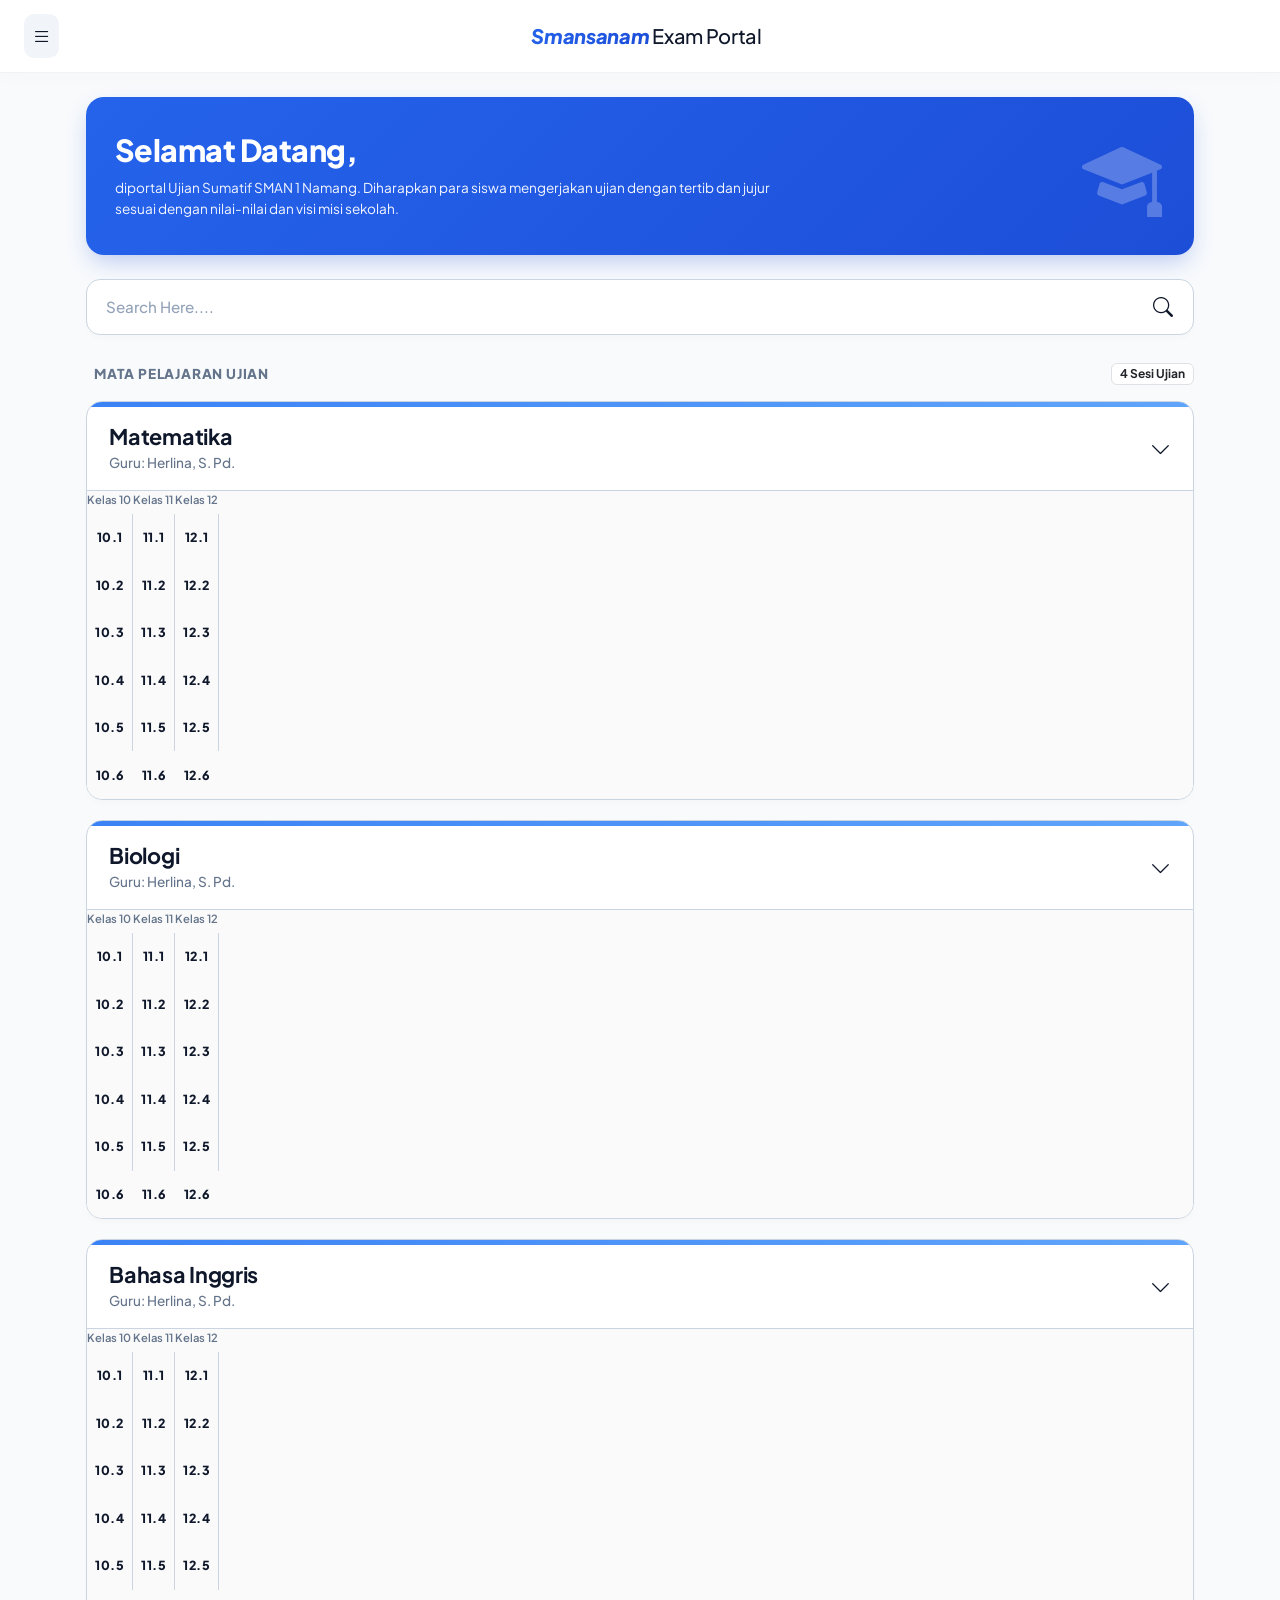
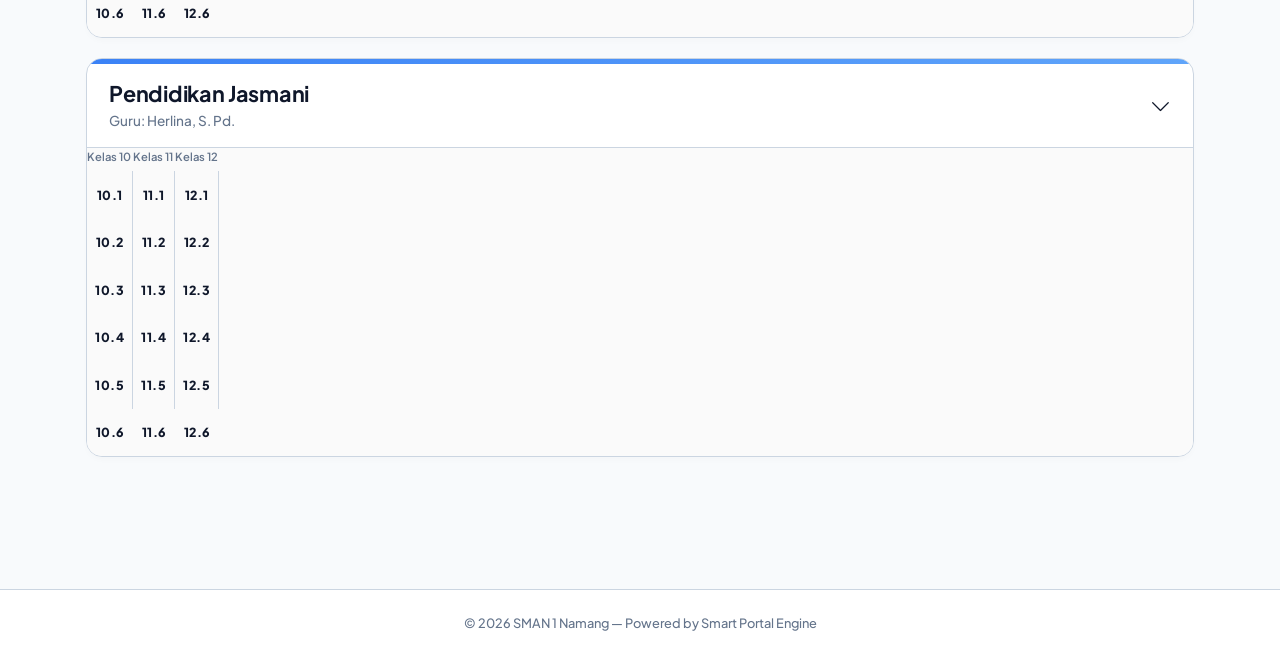
==== commit 4b184ac4: "Update index.html" ====
--- a/index.html
+++ b/index.html
@@ -418,9 +418,17 @@
   document.getElementById("info-count").textContent = `${list.length} Sesi Ujian`;
 
   list.forEach((m, index) => {
-    const kelasBadges = (m.kelas || [10,11,12]).map(k =>
-      `<div class="badge-kelas-btn" onclick="pilihKelas(this,'${m.id}','${m.nama}',${k})">Kelas ${k}</div>`
-    ).join("");
+    // Generate sub-kelas untuk setiap kelas (10.1-10.6, 11.1-11.6, 12.1-12.6)
+    let kelasBadges = "";
+    (m.kelas || [10,11,12]).forEach(k => {
+      kelasBadges += `<div class="badge-kelas-group">
+        <div class="kelas-label" style="font-size:0.7rem;color:#64748b;margin-bottom:0.4rem;font-weight:600;">Kelas ${k}</div>`;
+      for (let sub = 1; sub <= 6; sub++) {
+        const subKelas = `${k}.${sub}`;
+        kelasBadges += `<div class="badge-kelas-btn" onclick="pilihKelas(this,'${m.id}','${m.nama}','${subKelas}')">${subKelas}</div>`;
+      }
+      kelasBadges += `</div>`;
+    });
 
     const namaGuru = m.guru || "Herlina, S. Pd.";
 
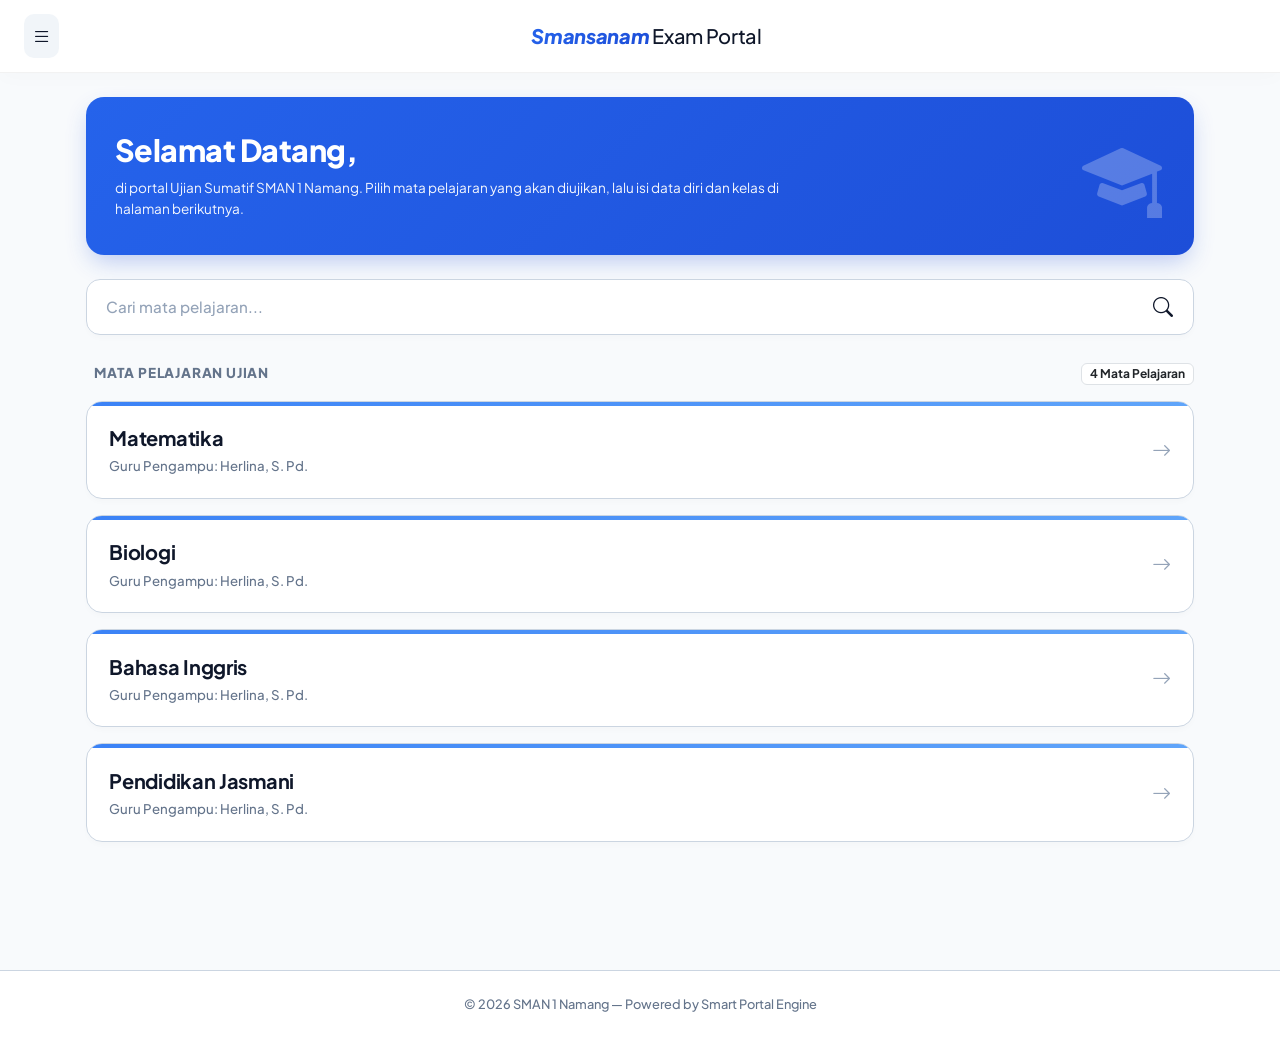
==== commit 7f13149e: "Update index.html" ====
--- a/index.html
+++ b/index.html
@@ -30,277 +30,126 @@
       -webkit-font-smoothing: antialiased;
     }
 
-    /* ANIMATIONS KEYFRAMES */
     @keyframes fadeInUp {
-      from {
-        opacity: 0;
-        transform: translateY(20px);
-      }
-      to {
-        opacity: 1;
-        transform: translateY(0);
-      }
-    }
-
-    @keyframes pulseGlow {
-      0% { box-shadow: 0 0 0 0 rgba(37, 99, 235, 0.2); }
-      70% { box-shadow: 0 0 0 10px rgba(37, 99, 235, 0); }
-      100% { box-shadow: 0 0 0 0 rgba(37, 99, 235, 0); }
-    }
-
-    /* NAVBAR STYLES */
+      from { opacity: 0; transform: translateY(20px); }
+      to   { opacity: 1; transform: translateY(0); }
+    }
+
+    /* NAVBAR */
     .navbar { 
       background: #ffffff;
-      border-bottom: 1px solid rgba(0, 0, 0, 0.05);
+      border-bottom: 1px solid rgba(0,0,0,0.05);
       padding: 0.85rem 1rem;
-      box-shadow: 0 4px 20px rgba(0, 0, 0, 0.02);
+      box-shadow: 0 4px 20px rgba(0,0,0,0.02);
     }
     .navbar-brand { 
-      font-size: 1.25rem;
-      font-weight: 500;
-      letter-spacing: -0.3px;
-      color: var(--text-dark) !important;
+      font-size: 1.25rem; font-weight: 500;
+      letter-spacing: -0.3px; color: var(--text-dark) !important;
     }
     .navbar-brand span { 
-      font-style: italic;
-      font-weight: 800;
+      font-style: italic; font-weight: 800;
       background: var(--blue-gradient);
-      -webkit-background-clip: text;
-      -webkit-text-fill-color: transparent;
+      -webkit-background-clip: text; -webkit-text-fill-color: transparent;
     }
     .btn-menu-burger {
-      border: none;
-      background: #f1f5f9;
-      color: var(--text-dark);
-      font-size: 1.2rem;
-      padding: 0.5rem;
-      border-radius: 10px;
+      border: none; background: #f1f5f9; color: var(--text-dark);
+      font-size: 1.2rem; padding: 0.5rem; border-radius: 10px;
       transition: all 0.2s ease;
     }
-    .btn-menu-burger:hover {
-      background: #e2e8f0;
-    }
-
-    /* SIDEBAR OFFCANVAS */
-    .offcanvas-sidebar {
-      width: 290px !important;
-      background: #ffffff !important;
-      border-right: 1px solid var(--border-color);
-    }
+    .btn-menu-burger:hover { background: #e2e8f0; }
+
+    /* SIDEBAR */
+    .offcanvas-sidebar { width: 290px !important; background: #ffffff !important; border-right: 1px solid var(--border-color); }
     .sidebar-link {
-      display: flex;
-      align-items: center;
-      gap: 0.75rem;
-      padding: 0.85rem 1rem;
-      color: var(--text-muted);
-      font-weight: 600;
-      font-size: 0.92rem;
-      text-decoration: none;
-      border-radius: 12px;
-      transition: all 0.2s ease;
-      margin-bottom: 0.5rem;
+      display: flex; align-items: center; gap: 0.75rem;
+      padding: 0.85rem 1rem; color: var(--text-muted);
+      font-weight: 600; font-size: 0.92rem; text-decoration: none;
+      border-radius: 12px; transition: all 0.2s ease; margin-bottom: 0.5rem;
     }
     .sidebar-link:hover, .sidebar-link.active {
-      background: rgba(37, 99, 235, 0.05);
-      color: var(--border-focus);
-    }
-
-    /* HERO GRADIENT BANNER WITH ENTICING ANIMATION */
+      background: rgba(37,99,235,0.05); color: var(--border-focus);
+    }
+
+    /* HERO */
     .hero-container {
-      background: var(--blue-gradient);
-      border-radius: 18px;
-      padding: 2.2rem 1.8rem;
-      margin-top: 1.5rem;
-      margin-bottom: 1.5rem;
-      color: #ffffff;
-      position: relative;
-      overflow: hidden;
-      box-shadow: 0 10px 25px -5px rgba(29, 78, 216, 0.3);
-      animation: fadeInUp 0.6s cubic-bezier(0.16, 1, 0.3, 1) both;
-    }
-    .hero-container h1 { 
-      font-size: 1.9rem; 
-      font-weight: 800; 
-      margin-bottom: 0.5rem;
-      letter-spacing: -0.5px;
-    }
-    .hero-container p { 
-      font-size: 0.85rem;
-      line-height: 1.6;
-      max-width: 65%;
-      opacity: 0.95;
-      font-weight: 400;
-    }
+      background: var(--blue-gradient); border-radius: 18px;
+      padding: 2.2rem 1.8rem; margin-top: 1.5rem; margin-bottom: 1.5rem;
+      color: #ffffff; position: relative; overflow: hidden;
+      box-shadow: 0 10px 25px -5px rgba(29,78,216,0.3);
+      animation: fadeInUp 0.6s cubic-bezier(0.16,1,0.3,1) both;
+    }
+    .hero-container h1 { font-size: 1.9rem; font-weight: 800; margin-bottom: 0.5rem; letter-spacing: -0.5px; }
+    .hero-container p  { font-size: 0.85rem; line-height: 1.6; max-width: 65%; opacity: 0.95; font-weight: 400; }
     .hero-icon-wrapper {
-      position: absolute;
-      right: 2rem;
-      top: 50%;
-      transform: translateY(-50%);
-      font-size: 5rem;
-      opacity: 0.25;
-      color: #ffffff;
-      line-height: 1;
-      transition: all 0.5s ease;
-    }
-    .hero-container:hover .hero-icon-wrapper {
-      transform: translateY(-50%) scale(1.1) rotate(-5deg);
-      opacity: 0.4;
-    }
-
-    /* SEARCH BOX BARU */
-    .search-wrapper {
-      position: relative;
-      margin-bottom: 1.75rem;
-      animation: fadeInUp 0.7s cubic-bezier(0.16, 1, 0.3, 1) both;
-    }
+      position: absolute; right: 2rem; top: 50%; transform: translateY(-50%);
+      font-size: 5rem; opacity: 0.25; color: #ffffff; transition: all 0.5s ease;
+    }
+    .hero-container:hover .hero-icon-wrapper { transform: translateY(-50%) scale(1.1) rotate(-5deg); opacity: 0.4; }
+
+    /* SEARCH */
+    .search-wrapper { position: relative; margin-bottom: 1.75rem; animation: fadeInUp 0.7s cubic-bezier(0.16,1,0.3,1) both; }
     .search-input {
-      width: 100%;
-      padding: 0.95rem 3.5rem 0.95rem 1.2rem;
-      background: var(--card-bg);
-      border: 1.5px solid var(--border-color);
-      border-radius: 14px;
-      font-size: 0.95rem;
-      font-weight: 500;
-      color: var(--text-dark);
-      transition: all 0.25s ease;
+      width: 100%; padding: 0.95rem 3.5rem 0.95rem 1.2rem;
+      background: var(--card-bg); border: 1.5px solid var(--border-color);
+      border-radius: 14px; font-size: 0.95rem; font-weight: 500;
+      color: var(--text-dark); transition: all 0.25s ease;
       box-shadow: 0 4px 6px -1px rgba(0,0,0,0.02);
     }
-    .search-input::placeholder {
-      color: #94a3b8;
-    }
-    .search-input:focus {
-      outline: none;
-      border-color: var(--border-focus);
-      box-shadow: 0 0 0 4px rgba(37, 99, 235, 0.15);
-    }
+    .search-input::placeholder { color: #94a3b8; }
+    .search-input:focus { outline: none; border-color: var(--border-focus); box-shadow: 0 0 0 4px rgba(37,99,235,0.15); }
     .search-wrapper .search-icon {
-      position: absolute;
-      right: 1.3rem;
-      top: 50%;
-      transform: translateY(-50%);
-      color: var(--text-dark);
-      font-size: 1.25rem;
-      pointer-events: none;
-      transition: color 0.2s;
-    }
-    .search-input:focus + .search-icon {
-      color: var(--border-focus);
-    }
-
-    /* ACCORDION LIST VIEW CARD */
-    .card-mapel-row {
-      background: var(--card-bg);
-      border: 1.5px solid var(--border-color);
-      border-radius: 16px;
-      overflow: hidden;
-      margin-bottom: 1.25rem;
-      position: relative;
-      transition: all 0.3s cubic-bezier(0.16, 1, 0.3, 1);
+      position: absolute; right: 1.3rem; top: 50%; transform: translateY(-50%);
+      color: var(--text-dark); font-size: 1.25rem; pointer-events: none;
+    }
+    .search-input:focus + .search-icon { color: var(--border-focus); }
+
+    /* MAPEL CARD — klik langsung, tanpa kelas di bawahnya */
+    .card-mapel {
+      background: var(--card-bg); border: 1.5px solid var(--border-color);
+      border-radius: 16px; overflow: hidden; margin-bottom: 1rem;
+      position: relative; cursor: pointer;
+      transition: all 0.25s cubic-bezier(0.16,1,0.3,1);
       box-shadow: 0 4px 6px -1px rgba(0,0,0,0.02);
-      animation: fadeInUp 0.8s cubic-bezier(0.16, 1, 0.3, 1) both;
-    }
-    /* Top Line Accent Card */
-    .card-mapel-row::before {
-      content: "";
-      position: absolute;
-      top: 0; left: 0; right: 0;
-      height: 5px;
-      background: linear-gradient(90deg, #3b82f6 0%, #60a5fa 100%);
-    }
-    .card-mapel-row:hover {
-      border-color: #94a3b8;
-      transform: translateY(-2px);
-      box-shadow: 0 12px 20px -8px rgba(0,0,0,0.08);
-    }
-    .mapel-header-section {
-      padding: 1.4rem 1.4rem 1rem 1.4rem;
-      display: flex;
-      align-items: center;
-      justify-content: space-between;
-    }
-    .mapel-title-area h6 {
-      font-size: 1.35rem;
-      font-weight: 700;
-      color: var(--text-dark);
-      margin-bottom: 0.2rem;
-      letter-spacing: -0.3px;
-    }
-    .mapel-title-area p {
-      font-size: 0.85rem;
-      color: var(--text-muted);
-      margin-bottom: 0;
-      font-weight: 500;
-    }
-    .mapel-arrow-icon {
-      font-size: 1.3rem;
-      color: var(--text-dark);
-      transition: transform 0.3s ease;
-    }
-    .card-mapel-row:hover .mapel-arrow-icon {
-      transform: translateY(3px);
-    }
-
-    /* KELAS SELECTION BAR */
-    .kelas-action-bar {
-      display: flex;
-      border-top: 1px solid var(--border-color);
-      background: #fafafa;
-    }
-    .badge-kelas-btn {
-      flex: 1;
-      text-align: center;
-      padding: 0.9rem 0.5rem;
-      font-size: 0.78rem;
-      font-weight: 800;
-      color: var(--text-dark);
-      cursor: pointer;
-      text-transform: uppercase;
-      transition: all 0.2s ease;
-      letter-spacing: 0.5px;
-      user-select: none;
-    }
-    .badge-kelas-btn:not(:last-child) {
-      border-right: 1px solid var(--border-color);
-    }
-    .badge-kelas-btn:hover {
-      background-color: rgba(37, 99, 235, 0.06);
-      color: var(--border-focus);
-      animation: pulseGlow 1s ease-in-out infinite;
-    }
-
-    /* SKELETON LOADER */
-    .placeholder-glow .placeholder {
-      background-color: #e2e8f0;
-      border-radius: 6px;
-    }
+      animation: fadeInUp 0.8s cubic-bezier(0.16,1,0.3,1) both;
+      text-decoration: none; display: block; color: inherit;
+    }
+    .card-mapel::before {
+      content: ""; position: absolute; top: 0; left: 0; right: 0;
+      height: 4px; background: linear-gradient(90deg,#3b82f6 0%,#60a5fa 100%);
+    }
+    .card-mapel:hover {
+      border-color: #94a3b8; transform: translateY(-3px);
+      box-shadow: 0 14px 24px -8px rgba(0,0,0,0.1);
+      color: inherit;
+    }
+    .card-mapel:active { transform: translateY(-1px); }
+    .card-mapel-body {
+      padding: 1.35rem 1.4rem;
+      display: flex; align-items: center; justify-content: space-between;
+    }
+    .mapel-title { font-size: 1.25rem; font-weight: 700; color: var(--text-dark); margin-bottom: 0.2rem; letter-spacing: -0.3px; }
+    .mapel-guru  { font-size: 0.83rem; color: var(--text-muted); font-weight: 500; margin: 0; }
+    .mapel-arrow { font-size: 1.2rem; color: #94a3b8; transition: transform 0.25s ease, color 0.2s; }
+    .card-mapel:hover .mapel-arrow { transform: translateX(4px); color: var(--border-focus); }
+
+    /* SKELETON */
+    .placeholder-glow .placeholder { background-color: #e2e8f0; border-radius: 6px; }
 
     /* SECTION TITLE */
-    .section-title {
-      font-size: 0.85rem;
-      font-weight: 800;
-      text-transform: uppercase;
-      letter-spacing: 0.8px;
-      color: var(--text-muted);
-    }
+    .section-title { font-size: 0.85rem; font-weight: 800; text-transform: uppercase; letter-spacing: 0.8px; color: var(--text-muted); }
 
     /* FOOTER */
     footer { 
-      border-top: 1px solid var(--border-color);
-      background: #ffffff; 
-      color: var(--text-muted); 
-      font-size: 0.8rem; 
-      padding: 1.5rem 0; 
-      margin-top: 4rem;
-      font-weight: 500;
-    }
-
-    /* RESPONSIVE LAYOUT SMARTPHONE */
+      border-top: 1px solid var(--border-color); background: #ffffff; 
+      color: var(--text-muted); font-size: 0.8rem; padding: 1.5rem 0; 
+      margin-top: 4rem; font-weight: 500;
+    }
+
     @media (max-width: 576px) {
       .hero-container { padding: 1.75rem 1.25rem; }
       .hero-container p { max-width: 100%; font-size: 0.78rem; }
-      .hero-icon-wrapper { display: none; } /* Menyembunyikan icon besar di HP agar fokus ke teks */
-      .mapel-title-area h6 { font-size: 1.2rem; }
-      .badge-kelas-btn { padding: 0.8rem 0.25rem; font-size: 0.72rem; }
+      .hero-icon-wrapper { display: none; }
+      .mapel-title { font-size: 1.1rem; }
     }
   </style>
 </head>
@@ -311,12 +160,11 @@
     <button class="btn btn-menu-burger me-3" type="button" data-bs-toggle="offcanvas" data-bs-target="#sidebarMenu" aria-controls="sidebarMenu">
       <i class="bi bi-list"></i>
     </button>
-    
     <div class="mx-auto navbar-brand">
       <span>Smansanam</span> Exam Portal
     </div>
-    
-    <div style="width: 38px;"></div> </div>
+    <div style="width:38px;"></div>
+  </div>
 </nav>
 
 <div class="offcanvas offcanvas-start offcanvas-sidebar" tabindex="-1" id="sidebarMenu" aria-labelledby="sidebarMenuLabel">
@@ -325,55 +173,55 @@
     <button type="button" class="btn-close" data-bs-dismiss="offcanvas" aria-label="Close"></button>
   </div>
   <div class="offcanvas-body p-3">
-    <a href="#" class="sidebar-link active">
-      <i class="bi bi-house-door-fill me-2"></i> Dashboard Utama
-    </a>
+    <a href="#" class="sidebar-link active"><i class="bi bi-house-door-fill me-2"></i> Dashboard Utama</a>
     <hr class="opacity-25">
-    <p class="text-uppercase fw-bold text-muted px-2" style="font-size:0.7rem; letter-spacing:1px;">Internal Link</p>
-    <a href="guru.html" class="sidebar-link">
-      <i class="bi bi-person-badge me-2"></i> Portal Akademik Guru
-    </a>
-    <a href="admin.html" class="sidebar-link">
-      <i class="bi bi-shield-lock me-2"></i> Administrator System
-    </a>
+    <p class="text-uppercase fw-bold text-muted px-2" style="font-size:0.7rem;letter-spacing:1px;">Internal Link</p>
+    <a href="guru.html" class="sidebar-link"><i class="bi bi-person-badge me-2"></i> Portal Akademik Guru</a>
+    <a href="admin.html" class="sidebar-link"><i class="bi bi-shield-lock me-2"></i> Administrator System</a>
   </div>
 </div>
 
 <div class="container px-3">
   <div class="hero-container">
     <h1>Selamat Datang,</h1>
-    <p class="mb-0">diportal Ujian Sumatif SMAN 1 Namang. Diharapkan para siswa mengerjakan ujian dengan tertib dan jujur sesuai dengan nilai-nilai dan visi misi sekolah.</p>
-    <div class="hero-icon-wrapper">
-      <i class="bi bi-mortarboard-fill"></i>
-    </div>
+    <p class="mb-0">di portal Ujian Sumatif SMAN 1 Namang. Pilih mata pelajaran yang akan diujikan, lalu isi data diri dan kelas di halaman berikutnya.</p>
+    <div class="hero-icon-wrapper"><i class="bi bi-mortarboard-fill"></i></div>
   </div>
 
   <div class="search-wrapper">
-    <input type="text" id="searchMapel" class="search-input" placeholder="Search Here...." onkeyup="filterMapel()">
+    <input type="text" id="searchMapel" class="search-input" placeholder="Cari mata pelajaran..." onkeyup="filterMapel()">
     <i class="bi bi-search search-icon"></i>
   </div>
 
   <div class="pb-5">
     <div class="d-flex align-items-center justify-content-between mb-3">
       <h2 class="section-title mb-0"><i class="bi bi-collection-check me-2 text-primary"></i>Mata Pelajaran Ujian</h2>
-      <span class="badge bg-white text-dark border fw-bold px-2.5 py-1.5" id="info-count" style="font-size: 0.75rem;"></span>
+      <span class="badge bg-white text-dark border fw-bold px-2 py-1" id="info-count" style="font-size:0.75rem;"></span>
     </div>
 
-    <div class="row g-0" id="mapel-container">
-      <div class="col-12 skeleton-item" id="sk1">
-        <div class="card-mapel-row" style="height: 125px;">
-          <div class="mapel-header-section placeholder-glow">
-            <div class="mapel-title-area col-8">
-              <span class="placeholder col-6 mb-2 d-block" style="height:24px;"></span>
-              <span class="placeholder col-4 d-block" style="height:14px;"></span>
-            </div>
-            <span class="placeholder col-1" style="height:24px;"></span>
+    <div id="mapel-container">
+      <!-- Skeleton loader -->
+      <div class="card-mapel skeleton-item" style="pointer-events:none;">
+        <div class="card-mapel-body placeholder-glow">
+          <div class="col-8">
+            <span class="placeholder col-7 mb-2 d-block" style="height:20px;"></span>
+            <span class="placeholder col-4 d-block" style="height:13px;"></span>
           </div>
+          <span class="placeholder col-1" style="height:20px;"></span>
+        </div>
+      </div>
+      <div class="card-mapel skeleton-item" style="pointer-events:none;">
+        <div class="card-mapel-body placeholder-glow">
+          <div class="col-8">
+            <span class="placeholder col-6 mb-2 d-block" style="height:20px;"></span>
+            <span class="placeholder col-5 d-block" style="height:13px;"></span>
+          </div>
+          <span class="placeholder col-1" style="height:20px;"></span>
         </div>
       </div>
     </div>
 
-    <div id="empty-state" class="text-center py-5 d-none bg-white border rounded-4 mt-2 shadow-sm animation-fade">
+    <div id="empty-state" class="text-center py-5 d-none bg-white border rounded-4 mt-2 shadow-sm">
       <i class="bi bi-search-heart display-5 text-muted mb-2 d-block"></i>
       <h5 class="fw-bold text-dark mb-1" style="font-size:1.1rem">Mapel Tidak Ditemukan</h5>
       <p class="text-muted small mb-3">Periksa kembali kata kunci pencarian Anda.</p>
@@ -394,12 +242,11 @@
     const data = await res.json();
     renderMapel(data);
   } catch {
-    // Data dummy otomatis dimuat jika API backend belum online/lokal
     renderMapel([
-      { id: "matematika", nama: "Matematika", guru: "Herlina, S. Pd.", kelas: [10, 11, 12] },
-      { id: "biologi", nama: "Biologi", guru: "Herlina, S. Pd.", kelas: [10, 11, 12] },
-      { id: "bahasa_inggris", nama: "Bahasa Inggris", guru: "Herlina, S. Pd.", kelas: [10, 11, 12] },
-      { id: "olahraga", nama: "Pendidikan Jasmani", guru: "Herlina, S. Pd.", kelas: [10, 11, 12] }
+      { id: "matematika",    nama: "Matematika",       guru: "Herlina, S. Pd." },
+      { id: "biologi",       nama: "Biologi",           guru: "Herlina, S. Pd." },
+      { id: "bahasa_inggris",nama: "Bahasa Inggris",    guru: "Herlina, S. Pd." },
+      { id: "olahraga",      nama: "Pendidikan Jasmani",guru: "Herlina, S. Pd." }
     ]);
   }
 }
@@ -409,91 +256,54 @@
   const container = document.getElementById("mapel-container");
   const empty     = document.getElementById("empty-state");
 
-  // Bersihkan penampung list lama agar tidak menumpuk saat reset
-  const oldRows = container.querySelectorAll(".item-mapel-row");
-  oldRows.forEach(r => r.remove());
-
+  container.querySelectorAll(".item-mapel").forEach(r => r.remove());
   if (!list.length) { empty.classList.remove("d-none"); return; }
 
-  document.getElementById("info-count").textContent = `${list.length} Sesi Ujian`;
+  document.getElementById("info-count").textContent = `${list.length} Mata Pelajaran`;
 
   list.forEach((m, index) => {
-    // Generate sub-kelas untuk setiap kelas (10.1-10.6, 11.1-11.6, 12.1-12.6)
-    let kelasBadges = "";
-    (m.kelas || [10,11,12]).forEach(k => {
-      kelasBadges += `<div class="badge-kelas-group">
-        <div class="kelas-label" style="font-size:0.7rem;color:#64748b;margin-bottom:0.4rem;font-weight:600;">Kelas ${k}</div>`;
-      for (let sub = 1; sub <= 6; sub++) {
-        const subKelas = `${k}.${sub}`;
-        kelasBadges += `<div class="badge-kelas-btn" onclick="pilihKelas(this,'${m.id}','${m.nama}','${subKelas}')">${subKelas}</div>`;
-      }
-      kelasBadges += `</div>`;
-    });
-
-    const namaGuru = m.guru || "Herlina, S. Pd.";
-
-    const itemRow = document.createElement("div");
-    itemRow.className = "col-12 item-mapel-row";
-    itemRow.setAttribute("data-nama", m.nama.toLowerCase());
-    
-    // Menambahkan efek delay stagger animasi CSS murni menggunakan inline style
-    itemRow.style.animationDelay = `${index * 0.08}s`;
-    
-    itemRow.innerHTML = `
-      <div class="card-mapel-row">
-        <div class="mapel-header-section">
-          <div class="mapel-title-area">
-            <h6>${m.nama}</h6>
-            <p>Guru: ${namaGuru}</p>
-          </div>
-          <div class="mapel-arrow-icon">
-            <i class="bi bi-chevron-down"></i>
-          </div>
+    const namaGuru = m.guru || "—";
+    const el = document.createElement("a");
+    el.className = "card-mapel item-mapel";
+    el.href = "#";
+    el.setAttribute("data-nama", m.nama.toLowerCase());
+    el.style.animationDelay = `${index * 0.07}s`;
+    el.onclick = (e) => { e.preventDefault(); pilihMapel(m.id, m.nama); };
+    el.innerHTML = `
+      <div class="card-mapel-body">
+        <div>
+          <div class="mapel-title">${m.nama}</div>
+          <p class="mapel-guru">Guru Pengampu: ${namaGuru}</p>
         </div>
-        <div class="kelas-action-bar">
-          ${kelasBadges}
-        </div>
+        <i class="bi bi-arrow-right mapel-arrow"></i>
       </div>`;
-    container.appendChild(itemRow);
+    container.appendChild(el);
   });
 }
 
-function pilihKelas(el, mapelId, mapelNama, kelas) {
-  sessionStorage.setItem("exam_mapel_id", mapelId);
+function pilihMapel(mapelId, mapelNama) {
+  sessionStorage.setItem("exam_mapel_id",   mapelId);
   sessionStorage.setItem("exam_mapel_nama", mapelNama);
-  sessionStorage.setItem("exam_kelas", kelas);
   location.href = "form-ujian.html";
 }
 
 function filterMapel() {
   const keyword = document.getElementById("searchMapel").value.toLowerCase();
-  const rows = document.querySelectorAll(".item-mapel-row");
-  const emptyState = document.getElementById("empty-state");
-  let foundCounter = 0;
-
+  const rows    = document.querySelectorAll(".item-mapel");
+  const emptyEl = document.getElementById("empty-state");
+  let found = 0;
   rows.forEach(row => {
-    const namaMapel = row.getAttribute("data-nama");
-    if (namaMapel.includes(keyword)) {
-      row.style.setProperty("display", "block", "important");
-      foundCounter++;
-    } else {
-      row.style.setProperty("display", "none", "important");
-    }
+    const match = row.getAttribute("data-nama").includes(keyword);
+    row.style.display = match ? "" : "none";
+    if (match) found++;
   });
-
-  if (foundCounter === 0 && rows.length > 0) {
-    emptyState.classList.remove("d-none");
-  } else {
-    emptyState.classList.add("d-none");
-  }
-}
-
-// Fungsi tambahan pembantu untuk mereset pencarian di Android / Browser
+  emptyEl.classList.toggle("d-none", found > 0 || rows.length === 0);
+}
+
 function resetSearch() {
-  const input = document.getElementById("searchMapel");
-  input.value = "";
+  document.getElementById("searchMapel").value = "";
   filterMapel();
-  input.focus();
+  document.getElementById("searchMapel").focus();
 }
 
 loadMapel();
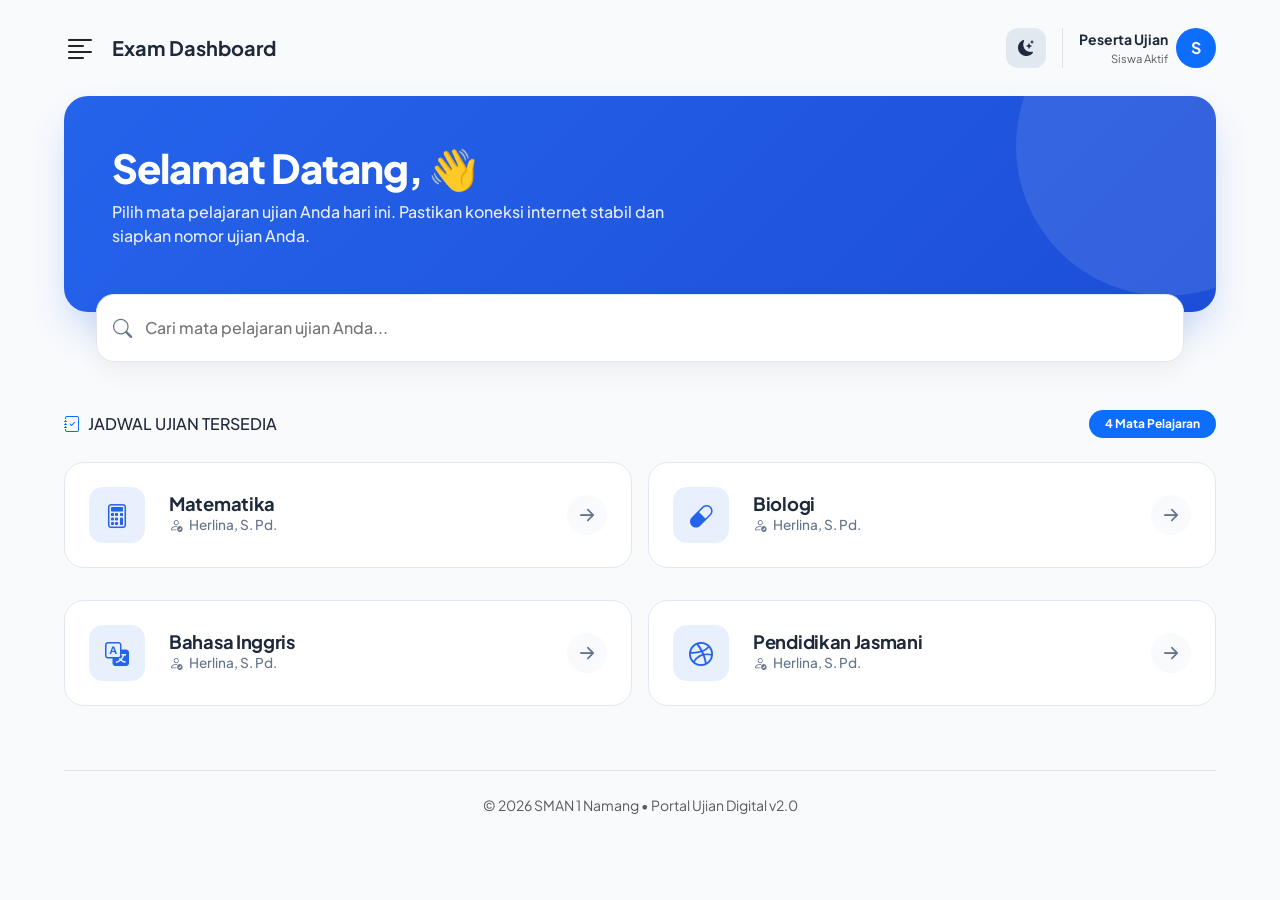
==== commit be705331: "Update index.html" ====
--- a/index.html
+++ b/index.html
@@ -1,241 +1,401 @@
 <!DOCTYPE html>
-<html lang="id">
+<html lang="id" data-bs-theme="light">
 <head>
   <meta charset="UTF-8"/>
   <meta name="viewport" content="width=device-width, initial-scale=1"/>
-  <title>Smansanam Exam Portal</title>
+  <title>Smansanam Exam Portal | Dashboard</title>
   
   <link rel="preconnect" href="https://fonts.googleapis.com">
   <link rel="preconnect" href="https://fonts.gstatic.com" crossorigin>
   <link href="https://fonts.googleapis.com/css2?family=Plus+Jakarta+Sans:wght@400;500;600;700;800&display=swap" rel="stylesheet">
   <link rel="stylesheet" href="https://cdn.jsdelivr.net/npm/bootstrap@5.3.3/dist/css/bootstrap.min.css"/>
   <link rel="stylesheet" href="https://cdn.jsdelivr.net/npm/bootstrap-icons@1.11.3/font/bootstrap-icons.min.css"/>
-  
+
   <style>
     :root {
-      --bg-body: #f8fafc;
+      /* Light Mode Palette */
+      --primary-blue: #2563eb;
+      --secondary-blue: #60a5fa;
+      --bg-dashboard: #f8fafc;
+      --sidebar-bg: #ffffff;
       --card-bg: #ffffff;
-      --blue-gradient: linear-gradient(135deg, #2563eb 0%, #1d4ed8 100%);
-      --blue-accent: #3b82f6;
-      --text-dark: #0f172a;
+      --text-main: #1e293b;
       --text-muted: #64748b;
-      --border-color: #cbd5e1;
-      --border-focus: #2563eb;
-    }
-    
-    body { 
-      background-color: var(--bg-body); 
+      --border-color: #e2e8f0;
+      --glass-bg: rgba(255, 255, 255, 0.7);
+    }
+
+    [data-bs-theme="dark"] {
+      /* Dark Mode Palette */
+      --primary-blue: #3b82f6;
+      --secondary-blue: #93c5fd;
+      --bg-dashboard: #0f172a;
+      --sidebar-bg: #1e293b;
+      --card-bg: #1e293b;
+      --text-main: #f8fafc;
+      --text-muted: #94a3b8;
+      --border-color: #334155;
+      --glass-bg: rgba(30, 41, 59, 0.7);
+    }
+
+    body {
+      background-color: var(--bg-dashboard);
       font-family: 'Plus Jakarta Sans', sans-serif;
-      color: var(--text-dark);
-      -webkit-font-smoothing: antialiased;
+      color: var(--text-main);
+      transition: all 0.3s ease;
+      min-height: 100vh;
+      overflow-x: hidden;
+    }
+
+    /* Scrollbar Customization */
+    ::-webkit-scrollbar { width: 8px; }
+    ::-webkit-scrollbar-track { background: var(--bg-dashboard); }
+    ::-webkit-scrollbar-thumb { background: var(--border-color); border-radius: 10px; }
+
+    /* LAYOUT STRUCTURE */
+    .dashboard-wrapper {
+      display: flex;
+    }
+
+    /* SIDEBAR CUSTOMIZATION */
+    .offcanvas-sidebar {
+      width: 280px !important;
+      background: var(--sidebar-bg);
+      border-right: 1px solid var(--border-color);
+      transition: all 0.3s ease;
+    }
+
+    .sidebar-brand {
+      padding: 2rem 1.5rem;
+      font-weight: 800;
+      font-size: 1.25rem;
+      color: var(--primary-blue);
+      display: flex;
+      align-items: center;
+      gap: 10px;
+    }
+
+    .nav-group-label {
+      font-size: 0.7rem;
+      text-transform: uppercase;
+      letter-spacing: 1.5px;
+      color: var(--text-muted);
+      font-weight: 700;
+      margin: 1.5rem 1.5rem 0.5rem;
+    }
+
+    .sidebar-link {
+      display: flex;
+      align-items: center;
+      gap: 12px;
+      padding: 0.8rem 1.2rem;
+      margin: 0.2rem 1rem;
+      color: var(--text-muted);
+      text-decoration: none;
+      font-weight: 600;
+      border-radius: 12px;
+      transition: all 0.2s ease;
+    }
+
+    .sidebar-link:hover, .sidebar-link.active {
+      background: var(--primary-blue);
+      color: #fff !important;
+      box-shadow: 0 4px 12px rgba(37, 99, 235, 0.3);
+    }
+
+    /* TOP NAVBAR */
+    .top-nav {
+      background: var(--glass-bg);
+      backdrop-filter: blur(12px);
+      border-bottom: 1px solid var(--border-color);
+      padding: 0.75rem 1.5rem;
+      position: sticky;
+      top: 0;
+      z-index: 1000;
+    }
+
+    /* MAIN CONTENT */
+    .main-content {
+      flex: 1;
+      padding: 1.5rem;
+      max-width: 1200px;
+      margin: 0 auto;
+    }
+
+    /* HERO SECTION */
+    .hero-banner {
+      background: linear-gradient(135deg, var(--primary-blue) 0%, #1d4ed8 100%);
+      border-radius: 24px;
+      padding: 3rem;
+      color: white;
+      position: relative;
+      overflow: hidden;
+      margin-bottom: 2rem;
+      box-shadow: 0 20px 40px -10px rgba(37, 99, 235, 0.3);
+    }
+
+    .hero-banner::after {
+      content: "";
+      position: absolute;
+      width: 300px;
+      height: 300px;
+      background: rgba(255,255,255,0.1);
+      border-radius: 50%;
+      top: -100px;
+      right: -100px;
+    }
+
+    .hero-banner h1 { font-weight: 800; letter-spacing: -1px; }
+    .hero-banner p { opacity: 0.9; font-weight: 500; max-width: 600px; }
+
+    /* SEARCH WRAPPER */
+    .search-box-container {
+      position: relative;
+      margin-top: -50px;
+      padding: 0 2rem;
+      margin-bottom: 3rem;
+      z-index: 10;
+    }
+
+    .search-input-group {
+      background: var(--card-bg);
+      border: 1px solid var(--border-color);
+      padding: 0.5rem 1rem;
+      border-radius: 18px;
+      display: flex;
+      align-items: center;
+      box-shadow: 0 10px 25px rgba(0,0,0,0.05);
+      transition: border 0.3s ease;
+    }
+
+    .search-input-group:focus-within {
+      border-color: var(--primary-blue);
+      box-shadow: 0 10px 25px rgba(37, 99, 235, 0.1);
+    }
+
+    .search-input-group input {
+      border: none;
+      background: transparent;
+      padding: 0.8rem;
+      color: var(--text-main);
+      width: 100%;
+      font-weight: 500;
+    }
+
+    .search-input-group input:focus { outline: none; }
+    .search-input-group i { color: var(--text-muted); font-size: 1.2rem; }
+
+    /* SUBJECT CARDS */
+    .card-subject {
+      background: var(--card-bg);
+      border: 1px solid var(--border-color);
+      border-radius: 20px;
+      padding: 1.5rem;
+      display: flex;
+      align-items: center;
+      justify-content: space-between;
+      text-decoration: none !important;
+      color: var(--text-main) !important;
+      transition: all 0.3s cubic-bezier(0.4, 0, 0.2, 1);
+      margin-bottom: 1rem;
+    }
+
+    .card-subject:hover {
+      transform: translateY(-5px);
+      border-color: var(--primary-blue);
+      box-shadow: 0 15px 30px rgba(0,0,0,0.08);
+    }
+
+    .subject-icon {
+      width: 56px;
+      height: 56px;
+      background: rgba(37, 99, 235, 0.1);
+      color: var(--primary-blue);
+      border-radius: 14px;
+      display: flex;
+      align-items: center;
+      justify-content: center;
+      font-size: 1.5rem;
+      margin-right: 1.5rem;
+    }
+
+    .subject-info h4 {
+      margin: 0;
+      font-weight: 700;
+      font-size: 1.15rem;
+      letter-spacing: -0.3px;
+    }
+
+    .subject-info p {
+      margin: 0;
+      font-size: 0.85rem;
+      color: var(--text-muted);
+      font-weight: 500;
+    }
+
+    .btn-go {
+      width: 40px;
+      height: 40px;
+      border-radius: 50%;
+      background: var(--bg-dashboard);
+      display: flex;
+      align-items: center;
+      justify-content: center;
+      transition: all 0.3s ease;
+      color: var(--text-muted);
+    }
+
+    .card-subject:hover .btn-go {
+      background: var(--primary-blue);
+      color: #fff;
+      transform: rotate(-45deg);
+    }
+
+    /* THEME TOGGLE */
+    .theme-toggle {
+      background: var(--border-color);
+      border: none;
+      width: 40px;
+      height: 40px;
+      border-radius: 12px;
+      color: var(--text-main);
+      display: flex;
+      align-items: center;
+      justify-content: center;
+      cursor: pointer;
+      transition: all 0.3s ease;
+    }
+
+    /* ANIMATIONS */
+    .fade-in-up {
+      animation: fadeInUp 0.6s ease both;
     }
 
     @keyframes fadeInUp {
       from { opacity: 0; transform: translateY(20px); }
-      to   { opacity: 1; transform: translateY(0); }
-    }
-
-    /* NAVBAR */
-    .navbar { 
-      background: #ffffff;
-      border-bottom: 1px solid rgba(0,0,0,0.05);
-      padding: 0.85rem 1rem;
-      box-shadow: 0 4px 20px rgba(0,0,0,0.02);
-    }
-    .navbar-brand { 
-      font-size: 1.25rem; font-weight: 500;
-      letter-spacing: -0.3px; color: var(--text-dark) !important;
-    }
-    .navbar-brand span { 
-      font-style: italic; font-weight: 800;
-      background: var(--blue-gradient);
-      -webkit-background-clip: text; -webkit-text-fill-color: transparent;
-    }
-    .btn-menu-burger {
-      border: none; background: #f1f5f9; color: var(--text-dark);
-      font-size: 1.2rem; padding: 0.5rem; border-radius: 10px;
-      transition: all 0.2s ease;
-    }
-    .btn-menu-burger:hover { background: #e2e8f0; }
-
-    /* SIDEBAR */
-    .offcanvas-sidebar { width: 290px !important; background: #ffffff !important; border-right: 1px solid var(--border-color); }
-    .sidebar-link {
-      display: flex; align-items: center; gap: 0.75rem;
-      padding: 0.85rem 1rem; color: var(--text-muted);
-      font-weight: 600; font-size: 0.92rem; text-decoration: none;
-      border-radius: 12px; transition: all 0.2s ease; margin-bottom: 0.5rem;
-    }
-    .sidebar-link:hover, .sidebar-link.active {
-      background: rgba(37,99,235,0.05); color: var(--border-focus);
-    }
-
-    /* HERO */
-    .hero-container {
-      background: var(--blue-gradient); border-radius: 18px;
-      padding: 2.2rem 1.8rem; margin-top: 1.5rem; margin-bottom: 1.5rem;
-      color: #ffffff; position: relative; overflow: hidden;
-      box-shadow: 0 10px 25px -5px rgba(29,78,216,0.3);
-      animation: fadeInUp 0.6s cubic-bezier(0.16,1,0.3,1) both;
-    }
-    .hero-container h1 { font-size: 1.9rem; font-weight: 800; margin-bottom: 0.5rem; letter-spacing: -0.5px; }
-    .hero-container p  { font-size: 0.85rem; line-height: 1.6; max-width: 65%; opacity: 0.95; font-weight: 400; }
-    .hero-icon-wrapper {
-      position: absolute; right: 2rem; top: 50%; transform: translateY(-50%);
-      font-size: 5rem; opacity: 0.25; color: #ffffff; transition: all 0.5s ease;
-    }
-    .hero-container:hover .hero-icon-wrapper { transform: translateY(-50%) scale(1.1) rotate(-5deg); opacity: 0.4; }
-
-    /* SEARCH */
-    .search-wrapper { position: relative; margin-bottom: 1.75rem; animation: fadeInUp 0.7s cubic-bezier(0.16,1,0.3,1) both; }
-    .search-input {
-      width: 100%; padding: 0.95rem 3.5rem 0.95rem 1.2rem;
-      background: var(--card-bg); border: 1.5px solid var(--border-color);
-      border-radius: 14px; font-size: 0.95rem; font-weight: 500;
-      color: var(--text-dark); transition: all 0.25s ease;
-      box-shadow: 0 4px 6px -1px rgba(0,0,0,0.02);
-    }
-    .search-input::placeholder { color: #94a3b8; }
-    .search-input:focus { outline: none; border-color: var(--border-focus); box-shadow: 0 0 0 4px rgba(37,99,235,0.15); }
-    .search-wrapper .search-icon {
-      position: absolute; right: 1.3rem; top: 50%; transform: translateY(-50%);
-      color: var(--text-dark); font-size: 1.25rem; pointer-events: none;
-    }
-    .search-input:focus + .search-icon { color: var(--border-focus); }
-
-    /* MAPEL CARD — klik langsung, tanpa kelas di bawahnya */
-    .card-mapel {
-      background: var(--card-bg); border: 1.5px solid var(--border-color);
-      border-radius: 16px; overflow: hidden; margin-bottom: 1rem;
-      position: relative; cursor: pointer;
-      transition: all 0.25s cubic-bezier(0.16,1,0.3,1);
-      box-shadow: 0 4px 6px -1px rgba(0,0,0,0.02);
-      animation: fadeInUp 0.8s cubic-bezier(0.16,1,0.3,1) both;
-      text-decoration: none; display: block; color: inherit;
-    }
-    .card-mapel::before {
-      content: ""; position: absolute; top: 0; left: 0; right: 0;
-      height: 4px; background: linear-gradient(90deg,#3b82f6 0%,#60a5fa 100%);
-    }
-    .card-mapel:hover {
-      border-color: #94a3b8; transform: translateY(-3px);
-      box-shadow: 0 14px 24px -8px rgba(0,0,0,0.1);
-      color: inherit;
-    }
-    .card-mapel:active { transform: translateY(-1px); }
-    .card-mapel-body {
-      padding: 1.35rem 1.4rem;
-      display: flex; align-items: center; justify-content: space-between;
-    }
-    .mapel-title { font-size: 1.25rem; font-weight: 700; color: var(--text-dark); margin-bottom: 0.2rem; letter-spacing: -0.3px; }
-    .mapel-guru  { font-size: 0.83rem; color: var(--text-muted); font-weight: 500; margin: 0; }
-    .mapel-arrow { font-size: 1.2rem; color: #94a3b8; transition: transform 0.25s ease, color 0.2s; }
-    .card-mapel:hover .mapel-arrow { transform: translateX(4px); color: var(--border-focus); }
-
-    /* SKELETON */
-    .placeholder-glow .placeholder { background-color: #e2e8f0; border-radius: 6px; }
-
-    /* SECTION TITLE */
-    .section-title { font-size: 0.85rem; font-weight: 800; text-transform: uppercase; letter-spacing: 0.8px; color: var(--text-muted); }
-
-    /* FOOTER */
-    footer { 
-      border-top: 1px solid var(--border-color); background: #ffffff; 
-      color: var(--text-muted); font-size: 0.8rem; padding: 1.5rem 0; 
-      margin-top: 4rem; font-weight: 500;
-    }
-
-    @media (max-width: 576px) {
-      .hero-container { padding: 1.75rem 1.25rem; }
-      .hero-container p { max-width: 100%; font-size: 0.78rem; }
-      .hero-icon-wrapper { display: none; }
-      .mapel-title { font-size: 1.1rem; }
+      to { opacity: 1; transform: translateY(0); }
+    }
+
+    @media (max-width: 768px) {
+      .hero-banner { padding: 2rem; }
+      .hero-banner h1 { font-size: 1.75rem; }
+      .search-box-container { padding: 0 1rem; }
     }
   </style>
 </head>
 <body>
 
-<nav class="navbar navbar-expand-lg sticky-top">
-  <div class="container-fluid p-0 d-flex align-items-center px-2">
-    <button class="btn btn-menu-burger me-3" type="button" data-bs-toggle="offcanvas" data-bs-target="#sidebarMenu" aria-controls="sidebarMenu">
-      <i class="bi bi-list"></i>
-    </button>
-    <div class="mx-auto navbar-brand">
-      <span>Smansanam</span> Exam Portal
-    </div>
-    <div style="width:38px;"></div>
+<div class="offcanvas offcanvas-start offcanvas-sidebar" tabindex="-1" id="sidebarMenu">
+  <div class="sidebar-brand">
+    <i class="bi bi-rocket-takeoff-fill"></i> SMANSANAM
   </div>
-</nav>
-
-<div class="offcanvas offcanvas-start offcanvas-sidebar" tabindex="-1" id="sidebarMenu" aria-labelledby="sidebarMenuLabel">
-  <div class="offcanvas-header border-bottom py-4">
-    <span class="fw-bold text-dark fs-5" id="sidebarMenuLabel"><i class="bi bi-grid-fill me-2 text-primary"></i>Navigation</span>
-    <button type="button" class="btn-close" data-bs-dismiss="offcanvas" aria-label="Close"></button>
-  </div>
-  <div class="offcanvas-body p-3">
-    <a href="#" class="sidebar-link active"><i class="bi bi-house-door-fill me-2"></i> Dashboard Utama</a>
-    <hr class="opacity-25">
-    <p class="text-uppercase fw-bold text-muted px-2" style="font-size:0.7rem;letter-spacing:1px;">Internal Link</p>
-    <a href="guru.html" class="sidebar-link"><i class="bi bi-person-badge me-2"></i> Portal Akademik Guru</a>
-    <a href="admin.html" class="sidebar-link"><i class="bi bi-shield-lock me-2"></i> Administrator System</a>
-  </div>
-</div>
-
-<div class="container px-3">
-  <div class="hero-container">
-    <h1>Selamat Datang,</h1>
-    <p class="mb-0">di portal Ujian Sumatif SMAN 1 Namang. Pilih mata pelajaran yang akan diujikan, lalu isi data diri dan kelas di halaman berikutnya.</p>
-    <div class="hero-icon-wrapper"><i class="bi bi-mortarboard-fill"></i></div>
-  </div>
-
-  <div class="search-wrapper">
-    <input type="text" id="searchMapel" class="search-input" placeholder="Cari mata pelajaran..." onkeyup="filterMapel()">
-    <i class="bi bi-search search-icon"></i>
-  </div>
-
-  <div class="pb-5">
-    <div class="d-flex align-items-center justify-content-between mb-3">
-      <h2 class="section-title mb-0"><i class="bi bi-collection-check me-2 text-primary"></i>Mata Pelajaran Ujian</h2>
-      <span class="badge bg-white text-dark border fw-bold px-2 py-1" id="info-count" style="font-size:0.75rem;"></span>
-    </div>
-
-    <div id="mapel-container">
-      <!-- Skeleton loader -->
-      <div class="card-mapel skeleton-item" style="pointer-events:none;">
-        <div class="card-mapel-body placeholder-glow">
-          <div class="col-8">
-            <span class="placeholder col-7 mb-2 d-block" style="height:20px;"></span>
-            <span class="placeholder col-4 d-block" style="height:13px;"></span>
-          </div>
-          <span class="placeholder col-1" style="height:20px;"></span>
+  <div class="offcanvas-body p-0">
+    <div class="nav-group-label">Menu Utama</div>
+    <a href="#" class="sidebar-link active"><i class="bi bi-grid-1x2-fill"></i> Dashboard</a>
+    
+    <div class="nav-group-label">Akses Internal</div>
+    <a href="guru.html" class="sidebar-link"><i class="bi bi-person-workspace"></i> Portal Guru</a>
+    <a href="admin.html" class="sidebar-link"><i class="bi bi-shield-lock-fill"></i> Sistem Admin</a>
+    
+    <div class="mt-auto p-4">
+        <div class="card bg-primary bg-opacity-10 border-0 rounded-4 p-3">
+            <p class="small fw-bold mb-1 text-primary">Butuh Bantuan?</p>
+            <p class="x-small text-muted mb-0" style="font-size: 0.75rem;">Hubungi tim IT jika mengalami kendala login.</p>
         </div>
-      </div>
-      <div class="card-mapel skeleton-item" style="pointer-events:none;">
-        <div class="card-mapel-body placeholder-glow">
-          <div class="col-8">
-            <span class="placeholder col-6 mb-2 d-block" style="height:20px;"></span>
-            <span class="placeholder col-5 d-block" style="height:13px;"></span>
-          </div>
-          <span class="placeholder col-1" style="height:20px;"></span>
-        </div>
-      </div>
-    </div>
-
-    <div id="empty-state" class="text-center py-5 d-none bg-white border rounded-4 mt-2 shadow-sm">
-      <i class="bi bi-search-heart display-5 text-muted mb-2 d-block"></i>
-      <h5 class="fw-bold text-dark mb-1" style="font-size:1.1rem">Mapel Tidak Ditemukan</h5>
-      <p class="text-muted small mb-3">Periksa kembali kata kunci pencarian Anda.</p>
-      <button class="btn btn-sm btn-primary rounded-pill px-3" onclick="resetSearch()"><i class="bi bi-arrow-clockwise me-1"></i>Reset Pencarian</button>
     </div>
   </div>
 </div>
 
-<footer class="text-center">
-  <p class="mb-0">© 2026 SMAN 1 Namang — Powered by Smart Portal Engine</p>
-</footer>
+<div class="dashboard-wrapper">
+  <main class="main-content">
+    
+    <header class="d-flex align-items-center justify-content-between mb-4">
+      <div class="d-flex align-items-center gap-3">
+        <button class="btn border-0 p-0" type="button" data-bs-toggle="offcanvas" data-bs-target="#sidebarMenu">
+          <i class="bi bi-text-left fs-2"></i>
+        </button>
+        <h5 class="fw-bold mb-0 d-none d-md-block">Exam Dashboard</h5>
+      </div>
+      
+      <div class="d-flex align-items-center gap-3">
+        <button class="theme-toggle" id="themeSwitcher" title="Ganti Tema">
+          <i class="bi bi-moon-stars-fill" id="themeIcon"></i>
+        </button>
+        <div class="d-flex align-items-center gap-2 border-start ps-3">
+          <div class="text-end d-none d-sm-block">
+            <p class="small fw-bold mb-0">Peserta Ujian</p>
+            <p class="x-small text-muted mb-0" style="font-size: 0.7rem;">Siswa Aktif</p>
+          </div>
+          <div class="rounded-circle bg-primary d-flex align-items-center justify-content-center text-white fw-bold" style="width: 40px; height: 40px;">S</div>
+        </div>
+      </div>
+    </header>
+
+    <section class="hero-banner fade-in-up">
+      <h1>Selamat Datang, 👋</h1>
+      <p>Pilih mata pelajaran ujian Anda hari ini. Pastikan koneksi internet stabil dan siapkan nomor ujian Anda.</p>
+    </section>
+
+    <section class="search-box-container fade-in-up" style="animation-delay: 0.1s;">
+      <div class="search-input-group">
+        <i class="bi bi-search"></i>
+        <input type="text" id="searchMapel" placeholder="Cari mata pelajaran ujian Anda..." onkeyup="filterMapel()">
+      </div>
+    </section>
+
+    <section class="container-fluid px-0">
+      <div class="d-flex align-items-center justify-content-between mb-4 fade-in-up" style="animation-delay: 0.2s;">
+        <h6 class="fw-800 text-uppercase ls-1 mb-0"><i class="bi bi-journal-check text-primary me-2"></i>Jadwal Ujian Tersedia</h6>
+        <span class="badge bg-primary rounded-pill px-3 py-2" id="info-count">0 Mapel</span>
+      </div>
+
+      <div id="mapel-container" class="row g-3 fade-in-up" style="animation-delay: 0.3s;">
+        </div>
+
+      <div id="empty-state" class="text-center py-5 d-none bg-white bg-opacity-50 border rounded-5 mt-3 fade-in-up">
+        <img src="https://cdn-icons-png.flaticon.com/512/6134/6134065.png" width="120" class="mb-3 opacity-50" alt="Empty">
+        <h5 class="fw-bold">Mata Pelajaran Tidak Ditemukan</h5>
+        <p class="text-muted">Periksa kembali kata kunci pencarian Anda.</p>
+        <button class="btn btn-primary rounded-pill px-4" onclick="resetSearch()">
+          <i class="bi bi-arrow-clockwise me-1"></i>Reset Pencarian
+        </button>
+      </div>
+    </section>
+
+    <footer class="text-center mt-5 pt-4 border-top">
+      <p class="text-muted small">© 2026 SMAN 1 Namang • Portal Ujian Digital v2.0</p>
+    </footer>
+  </main>
+</div>
 
 <script src="https://cdn.jsdelivr.net/npm/bootstrap@5.3.3/dist/js/bootstrap.bundle.min.js"></script>
+
 <script>
+/**
+ * THEME SWITCHER LOGIC
+ */
+const themeSwitcher = document.getElementById('themeSwitcher');
+const htmlTag = document.documentElement;
+const themeIcon = document.getElementById('themeIcon');
+
+themeSwitcher.addEventListener('click', () => {
+    const currentTheme = htmlTag.getAttribute('data-bs-theme');
+    const newTheme = currentTheme === 'light' ? 'dark' : 'light';
+    
+    htmlTag.setAttribute('data-bs-theme', newTheme);
+    themeIcon.className = newTheme === 'light' ? 'bi bi-moon-stars-fill' : 'bi bi-sun-fill';
+    localStorage.setItem('theme', newTheme);
+});
+
+// Load saved theme
+const savedTheme = localStorage.getItem('theme') || 'light';
+htmlTag.setAttribute('data-bs-theme', savedTheme);
+themeIcon.className = savedTheme === 'light' ? 'bi bi-moon-stars-fill' : 'bi bi-sun-fill';
+
+
+/**
+ * ORIGINAL JS LOGIC (UNTOUCHED)
+ */
 async function loadMapel() {
   try {
     const res = await fetch("/api/mapel");
@@ -243,60 +403,77 @@
     renderMapel(data);
   } catch {
     renderMapel([
-      { id: "matematika",    nama: "Matematika",       guru: "Herlina, S. Pd." },
-      { id: "biologi",       nama: "Biologi",           guru: "Herlina, S. Pd." },
-      { id: "bahasa_inggris",nama: "Bahasa Inggris",    guru: "Herlina, S. Pd." },
-      { id: "olahraga",      nama: "Pendidikan Jasmani",guru: "Herlina, S. Pd." }
+      { id: "matematika", nama: "Matematika", guru: "Herlina, S. Pd." },
+      { id: "biologi", nama: "Biologi", guru: "Herlina, S. Pd." },
+      { id: "bahasa_inggris",nama: "Bahasa Inggris", guru: "Herlina, S. Pd." },
+      { id: "olahraga", nama: "Pendidikan Jasmani",guru: "Herlina, S. Pd." }
     ]);
   }
 }
 
 function renderMapel(list) {
-  document.querySelectorAll(".skeleton-item").forEach(el => el.remove());
   const container = document.getElementById("mapel-container");
-  const empty     = document.getElementById("empty-state");
-
-  container.querySelectorAll(".item-mapel").forEach(r => r.remove());
-  if (!list.length) { empty.classList.remove("d-none"); return; }
+  const empty = document.getElementById("empty-state");
+  
+  container.innerHTML = ''; 
+
+  if (!list.length) {
+    empty.classList.remove("d-none");
+    return;
+  }
 
   document.getElementById("info-count").textContent = `${list.length} Mata Pelajaran`;
 
   list.forEach((m, index) => {
     const namaGuru = m.guru || "—";
-    const el = document.createElement("a");
-    el.className = "card-mapel item-mapel";
-    el.href = "#";
-    el.setAttribute("data-nama", m.nama.toLowerCase());
-    el.style.animationDelay = `${index * 0.07}s`;
-    el.onclick = (e) => { e.preventDefault(); pilihMapel(m.id, m.nama); };
-    el.innerHTML = `
-      <div class="card-mapel-body">
-        <div>
-          <div class="mapel-title">${m.nama}</div>
-          <p class="mapel-guru">Guru Pengampu: ${namaGuru}</p>
+    const col = document.createElement("div");
+    col.className = "col-12 col-lg-6 item-mapel";
+    col.setAttribute("data-nama", m.nama.toLowerCase());
+    
+    // subject identification for icons
+    let iconClass = "bi-journal-code";
+    if(m.nama.toLowerCase().includes("matematika")) iconClass = "bi-calculator";
+    if(m.nama.toLowerCase().includes("biologi")) iconClass = "bi-capsule";
+    if(m.nama.toLowerCase().includes("inggris")) iconClass = "bi-translate";
+    if(m.nama.toLowerCase().includes("jasmani")) iconClass = "bi-dribbble";
+
+    col.innerHTML = `
+      <a href="#" class="card-subject" onclick="pilihMapel('${m.id}', '${m.nama}'); return false;">
+        <div class="d-flex align-items-center">
+            <div class="subject-icon">
+                <i class="bi ${iconClass}"></i>
+            </div>
+            <div class="subject-info">
+                <h4>${m.nama}</h4>
+                <p><i class="bi bi-person-check me-1"></i> ${namaGuru}</p>
+            </div>
         </div>
-        <i class="bi bi-arrow-right mapel-arrow"></i>
-      </div>`;
-    container.appendChild(el);
+        <div class="btn-go">
+            <i class="bi bi-arrow-right-short fs-3"></i>
+        </div>
+      </a>`;
+    container.appendChild(col);
   });
 }
 
 function pilihMapel(mapelId, mapelNama) {
-  sessionStorage.setItem("exam_mapel_id",   mapelId);
+  sessionStorage.setItem("exam_mapel_id", mapelId);
   sessionStorage.setItem("exam_mapel_nama", mapelNama);
   location.href = "form-ujian.html";
 }
 
 function filterMapel() {
   const keyword = document.getElementById("searchMapel").value.toLowerCase();
-  const rows    = document.querySelectorAll(".item-mapel");
+  const rows = document.querySelectorAll(".item-mapel");
   const emptyEl = document.getElementById("empty-state");
   let found = 0;
+
   rows.forEach(row => {
     const match = row.getAttribute("data-nama").includes(keyword);
     row.style.display = match ? "" : "none";
     if (match) found++;
   });
+
   emptyEl.classList.toggle("d-none", found > 0 || rows.length === 0);
 }
 
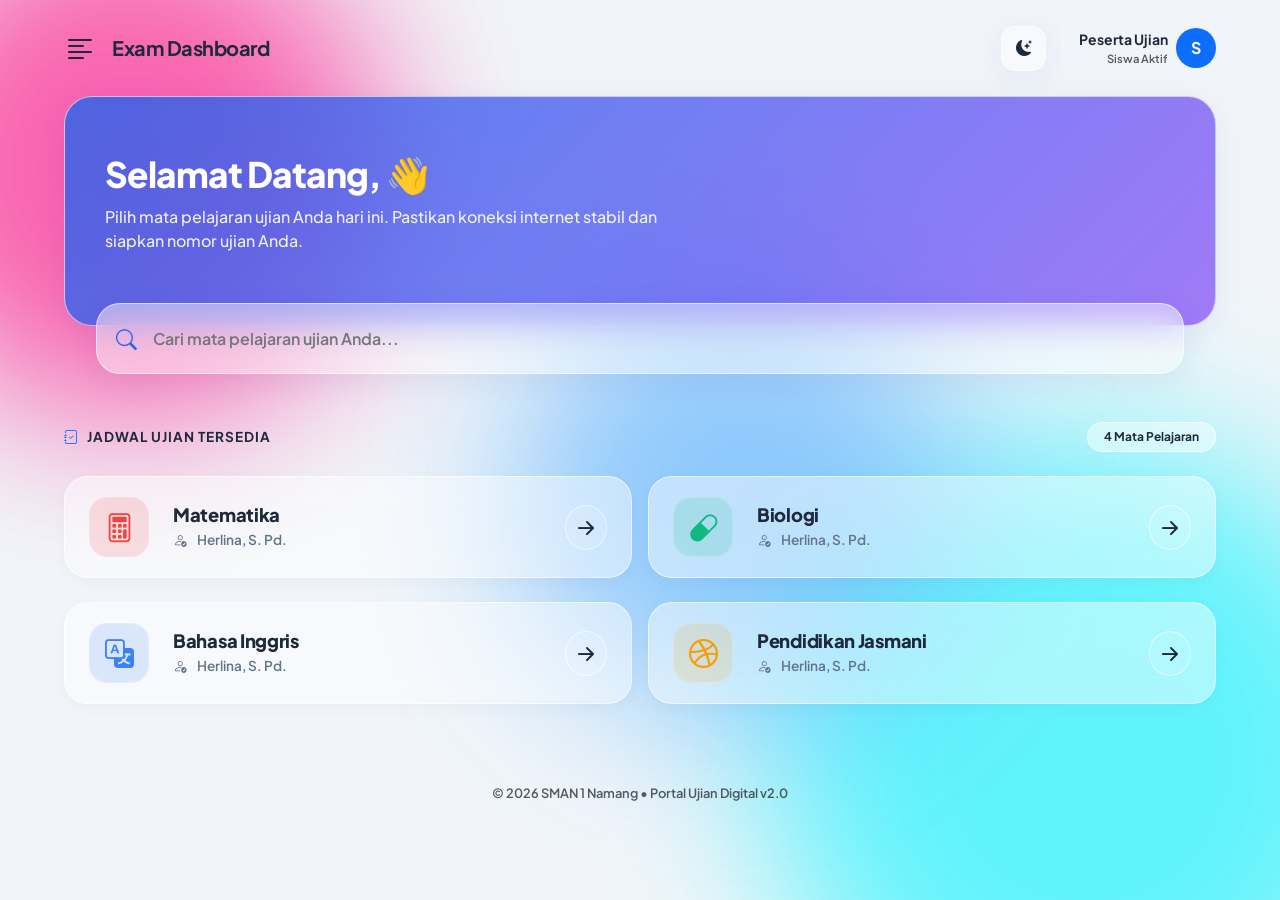
==== commit 82f54d83: "Update index.html" ====
--- a/index.html
+++ b/index.html
@@ -2,7 +2,7 @@
 <html lang="id" data-bs-theme="light">
 <head>
   <meta charset="UTF-8"/>
-  <meta name="viewport" content="width=device-width, initial-scale=1"/>
+  <meta name="viewport" content="width=device-width, initial-scale=1, maximum-scale=1, user-scalable=0"/>
   <title>Smansanam Exam Portal | Dashboard</title>
   
   <link rel="preconnect" href="https://fonts.googleapis.com">
@@ -13,63 +13,88 @@
 
   <style>
     :root {
-      /* Light Mode Palette */
       --primary-blue: #2563eb;
       --secondary-blue: #60a5fa;
-      --bg-dashboard: #f8fafc;
-      --sidebar-bg: #ffffff;
-      --card-bg: #ffffff;
+      --bg-base: #f1f5f9;
       --text-main: #1e293b;
       --text-muted: #64748b;
-      --border-color: #e2e8f0;
-      --glass-bg: rgba(255, 255, 255, 0.7);
+      
+      /* Glassmorphism Variables */
+      --glass-bg: rgba(255, 255, 255, 0.45);
+      --glass-border: rgba(255, 255, 255, 0.6);
+      --glass-shadow: 0 8px 32px 0 rgba(31, 38, 135, 0.07);
+      --sidebar-glass: rgba(255, 255, 255, 0.85);
     }
 
     [data-bs-theme="dark"] {
-      /* Dark Mode Palette */
       --primary-blue: #3b82f6;
       --secondary-blue: #93c5fd;
-      --bg-dashboard: #0f172a;
-      --sidebar-bg: #1e293b;
-      --card-bg: #1e293b;
+      --bg-base: #0f172a;
       --text-main: #f8fafc;
       --text-muted: #94a3b8;
-      --border-color: #334155;
-      --glass-bg: rgba(30, 41, 59, 0.7);
+      
+      /* Glassmorphism Dark */
+      --glass-bg: rgba(30, 41, 59, 0.5);
+      --glass-border: rgba(255, 255, 255, 0.08);
+      --glass-shadow: 0 8px 32px 0 rgba(0, 0, 0, 0.3);
+      --sidebar-glass: rgba(15, 23, 42, 0.85);
     }
 
     body {
-      background-color: var(--bg-dashboard);
+      background-color: var(--bg-base);
       font-family: 'Plus Jakarta Sans', sans-serif;
       color: var(--text-main);
-      transition: all 0.3s ease;
       min-height: 100vh;
       overflow-x: hidden;
-    }
-
-    /* Scrollbar Customization */
-    ::-webkit-scrollbar { width: 8px; }
-    ::-webkit-scrollbar-track { background: var(--bg-dashboard); }
-    ::-webkit-scrollbar-thumb { background: var(--border-color); border-radius: 10px; }
-
-    /* LAYOUT STRUCTURE */
-    .dashboard-wrapper {
-      display: flex;
-    }
-
-    /* SIDEBAR CUSTOMIZATION */
+      position: relative;
+      -webkit-tap-highlight-color: transparent;
+    }
+
+    /* COLORFUL ANIMATED BLOBS (BACKGROUND) */
+    .bg-blobs {
+      position: fixed;
+      top: 0; left: 0; width: 100%; height: 100%;
+      z-index: -1;
+      overflow: hidden;
+      pointer-events: none;
+    }
+    .blob {
+      position: absolute;
+      border-radius: 50%;
+      filter: blur(80px);
+      opacity: 0.6;
+      animation: float 10s infinite alternate cubic-bezier(0.4, 0, 0.2, 1);
+    }
+    .blob-1 { top: -10%; left: -10%; width: 40vw; height: 40vw; background: #ff007f; }
+    .blob-2 { bottom: -20%; right: -10%; width: 50vw; height: 50vw; background: #00f2fe; animation-delay: -3s; }
+    .blob-3 { top: 30%; left: 40%; width: 35vw; height: 35vw; background: #4facfe; animation-delay: -6s; }
+
+    @keyframes float {
+      0% { transform: translate(0, 0) scale(1); }
+      100% { transform: translate(50px, 50px) scale(1.1); }
+    }
+
+    /* Scrollbar */
+    ::-webkit-scrollbar { width: 6px; }
+    ::-webkit-scrollbar-track { background: transparent; }
+    ::-webkit-scrollbar-thumb { background: var(--text-muted); border-radius: 10px; }
+
+    /* SIDEBAR (GLASSMORPHISM) */
     .offcanvas-sidebar {
       width: 280px !important;
-      background: var(--sidebar-bg);
-      border-right: 1px solid var(--border-color);
-      transition: all 0.3s ease;
+      background: var(--sidebar-glass);
+      backdrop-filter: blur(20px);
+      -webkit-backdrop-filter: blur(20px);
+      border-right: 1px solid var(--glass-border);
     }
 
     .sidebar-brand {
       padding: 2rem 1.5rem;
       font-weight: 800;
       font-size: 1.25rem;
-      color: var(--primary-blue);
+      background: linear-gradient(90deg, #ff007f, #4facfe);
+      -webkit-background-clip: text;
+      -webkit-text-fill-color: transparent;
       display: flex;
       align-items: center;
       gap: 10px;
@@ -88,30 +113,20 @@
       display: flex;
       align-items: center;
       gap: 12px;
-      padding: 0.8rem 1.2rem;
-      margin: 0.2rem 1rem;
+      padding: 0.9rem 1.2rem;
+      margin: 0.3rem 1rem;
       color: var(--text-muted);
       text-decoration: none;
       font-weight: 600;
-      border-radius: 12px;
-      transition: all 0.2s ease;
+      border-radius: 16px;
+      transition: all 0.3s ease;
     }
 
     .sidebar-link:hover, .sidebar-link.active {
       background: var(--primary-blue);
       color: #fff !important;
-      box-shadow: 0 4px 12px rgba(37, 99, 235, 0.3);
-    }
-
-    /* TOP NAVBAR */
-    .top-nav {
-      background: var(--glass-bg);
-      backdrop-filter: blur(12px);
-      border-bottom: 1px solid var(--border-color);
-      padding: 0.75rem 1.5rem;
-      position: sticky;
-      top: 0;
-      z-index: 1000;
+      box-shadow: 0 8px 20px rgba(37, 99, 235, 0.4);
+      transform: translateX(5px);
     }
 
     /* MAIN CONTENT */
@@ -124,104 +139,118 @@
 
     /* HERO SECTION */
     .hero-banner {
-      background: linear-gradient(135deg, var(--primary-blue) 0%, #1d4ed8 100%);
-      border-radius: 24px;
-      padding: 3rem;
+      background: linear-gradient(135deg, rgba(37, 99, 235, 0.8) 0%, rgba(139, 92, 246, 0.8) 100%);
+      backdrop-filter: blur(10px);
+      -webkit-backdrop-filter: blur(10px);
+      border: 1px solid var(--glass-border);
+      border-radius: 28px;
+      padding: 3.5rem 2.5rem;
       color: white;
       position: relative;
       overflow: hidden;
       margin-bottom: 2rem;
-      box-shadow: 0 20px 40px -10px rgba(37, 99, 235, 0.3);
-    }
-
-    .hero-banner::after {
+      box-shadow: var(--glass-shadow);
+    }
+
+    .hero-banner::before {
       content: "";
       position: absolute;
-      width: 300px;
-      height: 300px;
-      background: rgba(255,255,255,0.1);
-      border-radius: 50%;
-      top: -100px;
-      right: -100px;
-    }
-
-    .hero-banner h1 { font-weight: 800; letter-spacing: -1px; }
-    .hero-banner p { opacity: 0.9; font-weight: 500; max-width: 600px; }
+      top: 0; left: 0; right: 0; bottom: 0;
+      background: url('https://www.transparenttextures.com/patterns/cubes.png');
+      opacity: 0.1;
+      z-index: 0;
+    }
+
+    .hero-banner h1, .hero-banner p { position: relative; z-index: 1; }
+    .hero-banner h1 { font-weight: 800; font-size: 2.2rem; letter-spacing: -1px; margin-bottom: 10px;}
+    .hero-banner p { opacity: 0.9; font-weight: 500; max-width: 600px; font-size: 1rem; }
 
     /* SEARCH WRAPPER */
     .search-box-container {
       position: relative;
-      margin-top: -50px;
+      margin-top: -55px;
       padding: 0 2rem;
       margin-bottom: 3rem;
       z-index: 10;
     }
 
     .search-input-group {
-      background: var(--card-bg);
-      border: 1px solid var(--border-color);
-      padding: 0.5rem 1rem;
-      border-radius: 18px;
-      display: flex;
-      align-items: center;
-      box-shadow: 0 10px 25px rgba(0,0,0,0.05);
-      transition: border 0.3s ease;
+      background: var(--glass-bg);
+      backdrop-filter: blur(16px);
+      -webkit-backdrop-filter: blur(16px);
+      border: 1px solid var(--glass-border);
+      padding: 0.4rem 1.2rem;
+      border-radius: 24px;
+      display: flex;
+      align-items: center;
+      box-shadow: var(--glass-shadow);
+      transition: all 0.3s ease;
     }
 
     .search-input-group:focus-within {
       border-color: var(--primary-blue);
-      box-shadow: 0 10px 25px rgba(37, 99, 235, 0.1);
+      box-shadow: 0 10px 30px rgba(37, 99, 235, 0.2);
+      transform: translateY(-2px);
     }
 
     .search-input-group input {
       border: none;
       background: transparent;
-      padding: 0.8rem;
+      padding: 1rem;
       color: var(--text-main);
       width: 100%;
-      font-weight: 500;
+      font-weight: 600;
+      font-size: 1rem;
     }
 
     .search-input-group input:focus { outline: none; }
-    .search-input-group i { color: var(--text-muted); font-size: 1.2rem; }
-
-    /* SUBJECT CARDS */
+    .search-input-group i { color: var(--primary-blue); font-size: 1.3rem; font-weight: bold; }
+
+    /* SUBJECT CARDS (GLASSMORPHISM) */
     .card-subject {
-      background: var(--card-bg);
-      border: 1px solid var(--border-color);
-      border-radius: 20px;
-      padding: 1.5rem;
+      background: var(--glass-bg);
+      backdrop-filter: blur(12px);
+      -webkit-backdrop-filter: blur(12px);
+      border: 1px solid var(--glass-border);
+      border-radius: 24px;
+      padding: 1.25rem 1.5rem;
       display: flex;
       align-items: center;
       justify-content: space-between;
       text-decoration: none !important;
       color: var(--text-main) !important;
-      transition: all 0.3s cubic-bezier(0.4, 0, 0.2, 1);
-      margin-bottom: 1rem;
-    }
+      transition: all 0.3s cubic-bezier(0.25, 0.8, 0.25, 1);
+      margin-bottom: 0.5rem;
+      box-shadow: 0 4px 15px rgba(0,0,0,0.03);
+    }
+
+    .card-subject:active { transform: scale(0.96); }
 
     .card-subject:hover {
       transform: translateY(-5px);
-      border-color: var(--primary-blue);
-      box-shadow: 0 15px 30px rgba(0,0,0,0.08);
+      border-color: var(--secondary-blue);
+      box-shadow: var(--glass-shadow);
+      background: var(--sidebar-glass);
     }
 
     .subject-icon {
-      width: 56px;
-      height: 56px;
-      background: rgba(37, 99, 235, 0.1);
-      color: var(--primary-blue);
-      border-radius: 14px;
+      width: 60px;
+      height: 60px;
+      border-radius: 18px;
       display: flex;
       align-items: center;
       justify-content: center;
-      font-size: 1.5rem;
+      font-size: 1.8rem;
       margin-right: 1.5rem;
-    }
-
+      flex-shrink: 0;
+      box-shadow: inset 0 0 0 1px rgba(255,255,255,0.2);
+    }
+
+    .subject-info { flex-grow: 1; }
+    
     .subject-info h4 {
-      margin: 0;
-      font-weight: 700;
+      margin: 0 0 4px 0;
+      font-weight: 800;
       font-size: 1.15rem;
       letter-spacing: -0.3px;
     }
@@ -230,60 +259,74 @@
       margin: 0;
       font-size: 0.85rem;
       color: var(--text-muted);
-      font-weight: 500;
+      font-weight: 600;
+      display: flex;
+      align-items: center;
+      gap: 6px;
     }
 
     .btn-go {
-      width: 40px;
-      height: 40px;
+      width: 45px;
+      height: 45px;
       border-radius: 50%;
-      background: var(--bg-dashboard);
+      background: rgba(255,255,255,0.1);
+      border: 1px solid var(--glass-border);
       display: flex;
       align-items: center;
       justify-content: center;
-      transition: all 0.3s ease;
-      color: var(--text-muted);
+      transition: all 0.4s cubic-bezier(0.4, 0, 0.2, 1);
+      color: var(--text-main);
     }
 
     .card-subject:hover .btn-go {
       background: var(--primary-blue);
       color: #fff;
-      transform: rotate(-45deg);
+      transform: rotate(-45deg) scale(1.1);
+      border-color: var(--primary-blue);
     }
 
     /* THEME TOGGLE */
     .theme-toggle {
-      background: var(--border-color);
-      border: none;
-      width: 40px;
-      height: 40px;
-      border-radius: 12px;
+      background: var(--glass-bg);
+      backdrop-filter: blur(10px);
+      border: 1px solid var(--glass-border);
+      width: 45px;
+      height: 45px;
+      border-radius: 14px;
       color: var(--text-main);
       display: flex;
       align-items: center;
       justify-content: center;
       cursor: pointer;
       transition: all 0.3s ease;
-    }
+      box-shadow: var(--glass-shadow);
+    }
+    .theme-toggle:active { transform: scale(0.9); }
 
     /* ANIMATIONS */
-    .fade-in-up {
-      animation: fadeInUp 0.6s ease both;
-    }
-
+    .fade-in-up { animation: fadeInUp 0.8s cubic-bezier(0.16, 1, 0.3, 1) both; }
+    
     @keyframes fadeInUp {
-      from { opacity: 0; transform: translateY(20px); }
+      from { opacity: 0; transform: translateY(30px); }
       to { opacity: 1; transform: translateY(0); }
     }
 
     @media (max-width: 768px) {
-      .hero-banner { padding: 2rem; }
-      .hero-banner h1 { font-size: 1.75rem; }
-      .search-box-container { padding: 0 1rem; }
+      .hero-banner { padding: 2.5rem 1.5rem; border-radius: 24px; }
+      .hero-banner h1 { font-size: 1.8rem; }
+      .search-box-container { padding: 0 1rem; margin-top: -40px; }
+      .card-subject { padding: 1rem; }
+      .subject-icon { width: 50px; height: 50px; font-size: 1.5rem; margin-right: 1rem; }
     }
   </style>
 </head>
 <body>
+
+<div class="bg-blobs">
+  <div class="blob blob-1"></div>
+  <div class="blob blob-2"></div>
+  <div class="blob blob-3"></div>
+</div>
 
 <div class="offcanvas offcanvas-start offcanvas-sidebar" tabindex="-1" id="sidebarMenu">
   <div class="sidebar-brand">
@@ -298,7 +341,7 @@
     <a href="admin.html" class="sidebar-link"><i class="bi bi-shield-lock-fill"></i> Sistem Admin</a>
     
     <div class="mt-auto p-4">
-        <div class="card bg-primary bg-opacity-10 border-0 rounded-4 p-3">
+        <div class="card border-0 rounded-4 p-3" style="background: var(--glass-bg); backdrop-filter: blur(10px); border: 1px solid var(--glass-border) !important;">
             <p class="small fw-bold mb-1 text-primary">Butuh Bantuan?</p>
             <p class="x-small text-muted mb-0" style="font-size: 0.75rem;">Hubungi tim IT jika mengalami kendala login.</p>
         </div>
@@ -309,34 +352,34 @@
 <div class="dashboard-wrapper">
   <main class="main-content">
     
-    <header class="d-flex align-items-center justify-content-between mb-4">
+    <header class="d-flex align-items-center justify-content-between mb-4 fade-in-up">
       <div class="d-flex align-items-center gap-3">
-        <button class="btn border-0 p-0" type="button" data-bs-toggle="offcanvas" data-bs-target="#sidebarMenu">
+        <button class="btn border-0 p-0" type="button" data-bs-toggle="offcanvas" data-bs-target="#sidebarMenu" style="color: var(--text-main);">
           <i class="bi bi-text-left fs-2"></i>
         </button>
-        <h5 class="fw-bold mb-0 d-none d-md-block">Exam Dashboard</h5>
+        <h5 class="fw-bold mb-0 d-none d-md-block" style="letter-spacing: -0.5px;">Exam Dashboard</h5>
       </div>
       
       <div class="d-flex align-items-center gap-3">
         <button class="theme-toggle" id="themeSwitcher" title="Ganti Tema">
-          <i class="bi bi-moon-stars-fill" id="themeIcon"></i>
+          <i class="bi bi-moon-stars-fill fs-5" id="themeIcon"></i>
         </button>
-        <div class="d-flex align-items-center gap-2 border-start ps-3">
+        <div class="d-flex align-items-center gap-2 border-start ps-3" style="border-color: var(--glass-border) !important;">
           <div class="text-end d-none d-sm-block">
             <p class="small fw-bold mb-0">Peserta Ujian</p>
-            <p class="x-small text-muted mb-0" style="font-size: 0.7rem;">Siswa Aktif</p>
+            <p class="text-muted mb-0" style="font-size: 0.7rem; font-weight: 600;">Siswa Aktif</p>
           </div>
           <div class="rounded-circle bg-primary d-flex align-items-center justify-content-center text-white fw-bold" style="width: 40px; height: 40px;">S</div>
         </div>
       </div>
     </header>
 
-    <section class="hero-banner fade-in-up">
+    <section class="hero-banner fade-in-up" style="animation-delay: 0.1s;">
       <h1>Selamat Datang, 👋</h1>
       <p>Pilih mata pelajaran ujian Anda hari ini. Pastikan koneksi internet stabil dan siapkan nomor ujian Anda.</p>
     </section>
 
-    <section class="search-box-container fade-in-up" style="animation-delay: 0.1s;">
+    <section class="search-box-container fade-in-up" style="animation-delay: 0.2s;">
       <div class="search-input-group">
         <i class="bi bi-search"></i>
         <input type="text" id="searchMapel" placeholder="Cari mata pelajaran ujian Anda..." onkeyup="filterMapel()">
@@ -344,26 +387,26 @@
     </section>
 
     <section class="container-fluid px-0">
-      <div class="d-flex align-items-center justify-content-between mb-4 fade-in-up" style="animation-delay: 0.2s;">
-        <h6 class="fw-800 text-uppercase ls-1 mb-0"><i class="bi bi-journal-check text-primary me-2"></i>Jadwal Ujian Tersedia</h6>
-        <span class="badge bg-primary rounded-pill px-3 py-2" id="info-count">0 Mapel</span>
+      <div class="d-flex align-items-center justify-content-between mb-4 fade-in-up" style="animation-delay: 0.3s;">
+        <h6 class="fw-bold text-uppercase mb-0" style="letter-spacing: 1px; font-size: 0.85rem;"><i class="bi bi-journal-check text-primary me-2"></i>Jadwal Ujian Tersedia</h6>
+        <span class="badge rounded-pill px-3 py-2" id="info-count" style="background: var(--glass-bg); color: var(--text-main); border: 1px solid var(--glass-border); backdrop-filter: blur(5px);">0 Mapel</span>
       </div>
 
-      <div id="mapel-container" class="row g-3 fade-in-up" style="animation-delay: 0.3s;">
+      <div id="mapel-container" class="row g-3 fade-in-up" style="animation-delay: 0.4s;">
         </div>
 
-      <div id="empty-state" class="text-center py-5 d-none bg-white bg-opacity-50 border rounded-5 mt-3 fade-in-up">
+      <div id="empty-state" class="text-center py-5 d-none mt-3 fade-in-up" style="background: var(--glass-bg); backdrop-filter: blur(10px); border-radius: 24px; border: 1px solid var(--glass-border);">
         <img src="https://cdn-icons-png.flaticon.com/512/6134/6134065.png" width="120" class="mb-3 opacity-50" alt="Empty">
-        <h5 class="fw-bold">Mata Pelajaran Tidak Ditemukan</h5>
+        <h5 class="fw-bold mt-3">Mata Pelajaran Tidak Ditemukan</h5>
         <p class="text-muted">Periksa kembali kata kunci pencarian Anda.</p>
-        <button class="btn btn-primary rounded-pill px-4" onclick="resetSearch()">
-          <i class="bi bi-arrow-clockwise me-1"></i>Reset Pencarian
+        <button class="btn btn-primary rounded-pill px-4 py-2 mt-2 fw-bold" onclick="resetSearch()">
+          <i class="bi bi-arrow-clockwise me-1"></i> Reset Pencarian
         </button>
       </div>
     </section>
 
-    <footer class="text-center mt-5 pt-4 border-top">
-      <p class="text-muted small">© 2026 SMAN 1 Namang • Portal Ujian Digital v2.0</p>
+    <footer class="text-center mt-5 pt-4 pb-3 fade-in-up" style="animation-delay: 0.5s;">
+      <p class="text-muted fw-semibold" style="font-size: 0.8rem;">© 2026 SMAN 1 Namang • Portal Ujian Digital v2.0</p>
     </footer>
   </main>
 </div>
@@ -372,7 +415,7 @@
 
 <script>
 /**
- * THEME SWITCHER LOGIC
+ * THEME SWITCHER LOGIC (Sesuai aslinya)
  */
 const themeSwitcher = document.getElementById('themeSwitcher');
 const htmlTag = document.documentElement;
@@ -427,20 +470,37 @@
   list.forEach((m, index) => {
     const namaGuru = m.guru || "—";
     const col = document.createElement("div");
-    col.className = "col-12 col-lg-6 item-mapel";
+    col.className = "col-12 col-lg-6 item-mapel"; // Tetap mempertahankan class awal
     col.setAttribute("data-nama", m.nama.toLowerCase());
     
-    // subject identification for icons
+    // Logika subject identification for icons dari kode awal ditambah inline style untuk warna dinamis
     let iconClass = "bi-journal-code";
-    if(m.nama.toLowerCase().includes("matematika")) iconClass = "bi-calculator";
-    if(m.nama.toLowerCase().includes("biologi")) iconClass = "bi-capsule";
-    if(m.nama.toLowerCase().includes("inggris")) iconClass = "bi-translate";
-    if(m.nama.toLowerCase().includes("jasmani")) iconClass = "bi-dribbble";
-
+    let bgStyle = "background: rgba(99, 102, 241, 0.15); color: #6366f1;"; // Default Indigo
+
+    if(m.nama.toLowerCase().includes("matematika")) {
+        iconClass = "bi-calculator";
+        bgStyle = "background: rgba(239, 68, 68, 0.15); color: #ef4444;";
+    }
+    if(m.nama.toLowerCase().includes("biologi")) {
+        iconClass = "bi-capsule"; 
+        bgStyle = "background: rgba(16, 185, 129, 0.15); color: #10b981;";
+    }
+    if(m.nama.toLowerCase().includes("inggris")) {
+        iconClass = "bi-translate";
+        bgStyle = "background: rgba(59, 130, 246, 0.15); color: #3b82f6;";
+    }
+    if(m.nama.toLowerCase().includes("jasmani")) {
+        iconClass = "bi-dribbble";
+        bgStyle = "background: rgba(245, 158, 11, 0.15); color: #f59e0b;";
+    }
+
+    const animDelay = (index * 0.1) + 0.4;
+
+    // Inner HTML disesuaikan untuk menerapkan style Glassmorphism, tapi atribut onclick tetap utuh
     col.innerHTML = `
-      <a href="#" class="card-subject" onclick="pilihMapel('${m.id}', '${m.nama}'); return false;">
-        <div class="d-flex align-items-center">
-            <div class="subject-icon">
+      <a href="#" class="card-subject" style="animation: fadeInUp 0.6s cubic-bezier(0.16, 1, 0.3, 1) both; animation-delay: ${animDelay}s;" onclick="pilihMapel('${m.id}', '${m.nama}'); return false;">
+        <div class="d-flex align-items-center w-100">
+            <div class="subject-icon" style="${bgStyle}">
                 <i class="bi ${iconClass}"></i>
             </div>
             <div class="subject-info">
@@ -449,7 +509,7 @@
             </div>
         </div>
         <div class="btn-go">
-            <i class="bi bi-arrow-right-short fs-3"></i>
+            <i class="bi bi-arrow-right-short fs-2"></i>
         </div>
       </a>`;
     container.appendChild(col);
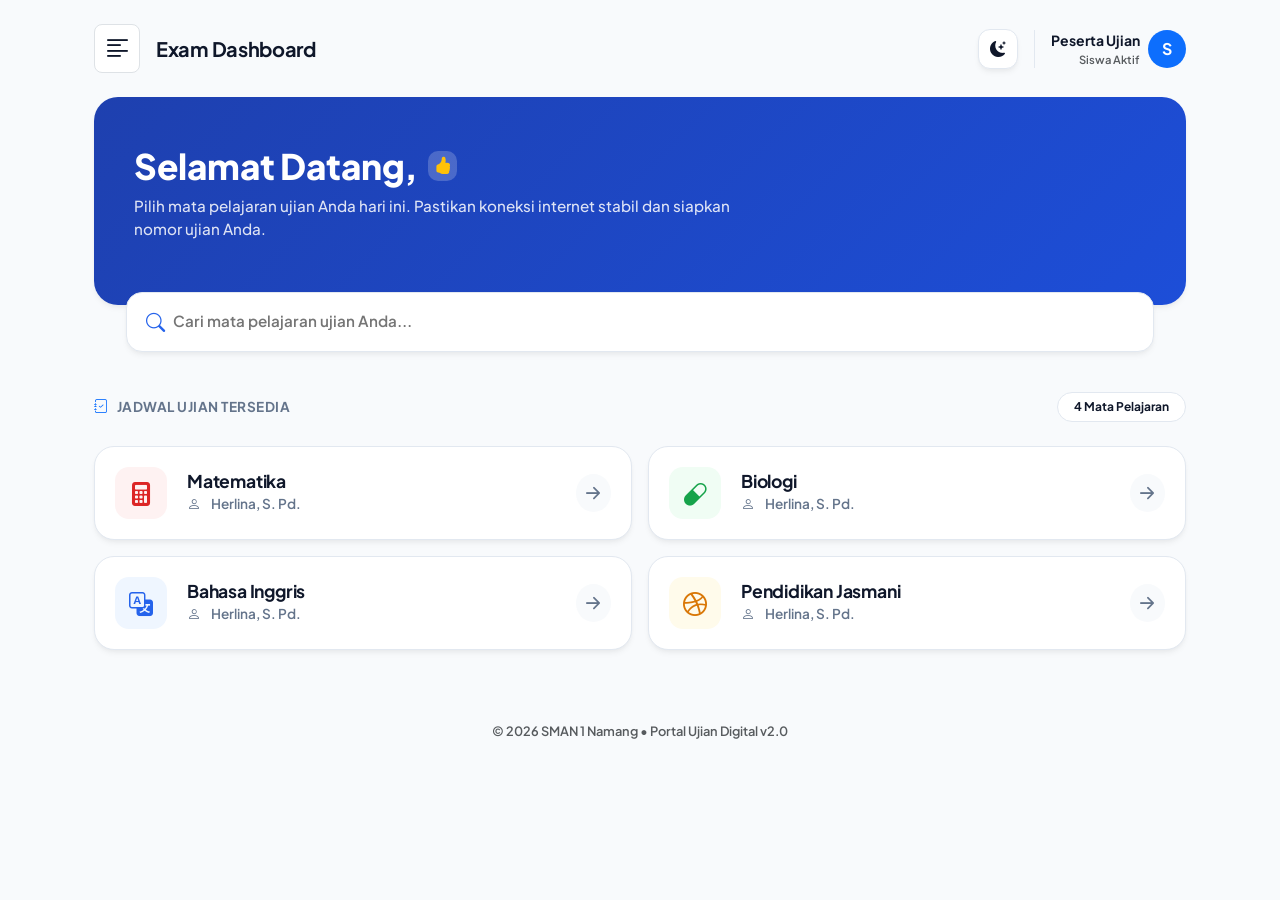
==== commit 1f0e95db: "Update index.html" ====
--- a/index.html
+++ b/index.html
@@ -14,30 +14,29 @@
   <style>
     :root {
       --primary-blue: #2563eb;
-      --secondary-blue: #60a5fa;
-      --bg-base: #f1f5f9;
-      --text-main: #1e293b;
+      --bg-base: #f8fafc;
+      --card-bg: #ffffff;
+      --card-border: #e2e8f0;
+      --text-main: #0f172a;
       --text-muted: #64748b;
+      --sidebar-bg: #ffffff;
       
-      /* Glassmorphism Variables */
-      --glass-bg: rgba(255, 255, 255, 0.45);
-      --glass-border: rgba(255, 255, 255, 0.6);
-      --glass-shadow: 0 8px 32px 0 rgba(31, 38, 135, 0.07);
-      --sidebar-glass: rgba(255, 255, 255, 0.85);
+      /* Subtle Lightweight Shadows */
+      --light-shadow: 0 4px 6px -1px rgba(0, 0, 0, 0.05), 0 2px 4px -1px rgba(0, 0, 0, 0.03);
+      --hover-shadow: 0 12px 25px -5px rgba(37, 99, 235, 0.1), 0 8px 10px -6px rgba(37, 99, 235, 0.05);
     }
 
     [data-bs-theme="dark"] {
       --primary-blue: #3b82f6;
-      --secondary-blue: #93c5fd;
       --bg-base: #0f172a;
+      --card-bg: #1e293b;
+      --card-border: #334155;
       --text-main: #f8fafc;
       --text-muted: #94a3b8;
+      --sidebar-bg: #1e293b;
       
-      /* Glassmorphism Dark */
-      --glass-bg: rgba(30, 41, 59, 0.5);
-      --glass-border: rgba(255, 255, 255, 0.08);
-      --glass-shadow: 0 8px 32px 0 rgba(0, 0, 0, 0.3);
-      --sidebar-glass: rgba(15, 23, 42, 0.85);
+      --light-shadow: 0 4px 6px -1px rgba(0, 0, 0, 0.2);
+      --hover-shadow: 0 12px 25px -5px rgba(0, 0, 0, 0.4);
     }
 
     body {
@@ -46,58 +45,34 @@
       color: var(--text-main);
       min-height: 100vh;
       overflow-x: hidden;
-      position: relative;
+      transition: background-color 0.3s ease;
       -webkit-tap-highlight-color: transparent;
-    }
-
-    /* COLORFUL ANIMATED BLOBS (BACKGROUND) */
-    .bg-blobs {
-      position: fixed;
-      top: 0; left: 0; width: 100%; height: 100%;
-      z-index: -1;
-      overflow: hidden;
-      pointer-events: none;
-    }
-    .blob {
-      position: absolute;
-      border-radius: 50%;
-      filter: blur(80px);
-      opacity: 0.6;
-      animation: float 10s infinite alternate cubic-bezier(0.4, 0, 0.2, 1);
-    }
-    .blob-1 { top: -10%; left: -10%; width: 40vw; height: 40vw; background: #ff007f; }
-    .blob-2 { bottom: -20%; right: -10%; width: 50vw; height: 50vw; background: #00f2fe; animation-delay: -3s; }
-    .blob-3 { top: 30%; left: 40%; width: 35vw; height: 35vw; background: #4facfe; animation-delay: -6s; }
-
-    @keyframes float {
-      0% { transform: translate(0, 0) scale(1); }
-      100% { transform: translate(50px, 50px) scale(1.1); }
     }
 
     /* Scrollbar */
     ::-webkit-scrollbar { width: 6px; }
     ::-webkit-scrollbar-track { background: transparent; }
-    ::-webkit-scrollbar-thumb { background: var(--text-muted); border-radius: 10px; }
-
-    /* SIDEBAR (GLASSMORPHISM) */
+    ::-webkit-scrollbar-thumb { background: var(--text-muted); border-radius: 10px; opacity: 0.5; }
+
+    /* SIDEBAR (CLEAN FLAT) */
     .offcanvas-sidebar {
       width: 280px !important;
-      background: var(--sidebar-glass);
-      backdrop-filter: blur(20px);
-      -webkit-backdrop-filter: blur(20px);
-      border-right: 1px solid var(--glass-border);
+      background: var(--sidebar-bg);
+      border-right: 1px solid var(--card-border);
+      transition: transform 0.3s cubic-bezier(0.4, 0, 0.2, 1);
     }
 
     .sidebar-brand {
-      padding: 2rem 1.5rem;
+      padding: 2rem 1.5rem 1.5rem;
       font-weight: 800;
       font-size: 1.25rem;
-      background: linear-gradient(90deg, #ff007f, #4facfe);
-      -webkit-background-clip: text;
-      -webkit-text-fill-color: transparent;
+      color: var(--text-main);
       display: flex;
       align-items: center;
       gap: 10px;
+    }
+    .sidebar-brand i {
+      color: var(--primary-blue);
     }
 
     .nav-group-label {
@@ -113,146 +88,142 @@
       display: flex;
       align-items: center;
       gap: 12px;
-      padding: 0.9rem 1.2rem;
-      margin: 0.3rem 1rem;
+      padding: 0.8rem 1.2rem;
+      margin: 0.2rem 1rem;
       color: var(--text-muted);
       text-decoration: none;
       font-weight: 600;
-      border-radius: 16px;
-      transition: all 0.3s ease;
-    }
-
-    .sidebar-link:hover, .sidebar-link.active {
+      border-radius: 12px;
+      transition: all 0.2s ease;
+    }
+
+    .sidebar-link:hover {
+      color: var(--primary-blue);
+      background: rgba(37, 99, 235, 0.05);
+    }
+
+    .sidebar-link.active {
       background: var(--primary-blue);
-      color: #fff !important;
-      box-shadow: 0 8px 20px rgba(37, 99, 235, 0.4);
-      transform: translateX(5px);
+      color: #ffffff !important;
+      box-shadow: 0 4px 12px rgba(37, 99, 235, 0.2);
     }
 
     /* MAIN CONTENT */
     .main-content {
       flex: 1;
       padding: 1.5rem;
-      max-width: 1200px;
+      max-width: 1140px;
       margin: 0 auto;
     }
 
-    /* HERO SECTION */
+    /* HERO SECTION (CLEAN COMPACT) */
     .hero-banner {
-      background: linear-gradient(135deg, rgba(37, 99, 235, 0.8) 0%, rgba(139, 92, 246, 0.8) 100%);
-      backdrop-filter: blur(10px);
-      -webkit-backdrop-filter: blur(10px);
-      border: 1px solid var(--glass-border);
-      border-radius: 28px;
-      padding: 3.5rem 2.5rem;
+      background: linear-gradient(135deg, #1e40af 0%, #1d4ed8 100%);
+      border-radius: 24px;
+      padding: 3rem 2.5rem;
       color: white;
       position: relative;
-      overflow: hidden;
       margin-bottom: 2rem;
-      box-shadow: var(--glass-shadow);
-    }
-
-    .hero-banner::before {
-      content: "";
-      position: absolute;
-      top: 0; left: 0; right: 0; bottom: 0;
-      background: url('https://www.transparenttextures.com/patterns/cubes.png');
-      opacity: 0.1;
-      z-index: 0;
-    }
-
-    .hero-banner h1, .hero-banner p { position: relative; z-index: 1; }
-    .hero-banner h1 { font-weight: 800; font-size: 2.2rem; letter-spacing: -1px; margin-bottom: 10px;}
-    .hero-banner p { opacity: 0.9; font-weight: 500; max-width: 600px; font-size: 1rem; }
+      box-shadow: var(--light-shadow);
+    }
+
+    .hero-banner h1 { 
+      font-weight: 800; 
+      font-size: 2.2rem; 
+      letter-spacing: -0.5px; 
+      margin-bottom: 8px;
+      display: flex;
+      align-items: center;
+      gap: 10px;
+    }
+    .hero-banner p { opacity: 0.85; font-weight: 500; max-width: 600px; font-size: 0.95rem; line-height: 1.5; }
 
     /* SEARCH WRAPPER */
     .search-box-container {
       position: relative;
-      margin-top: -55px;
+      margin-top: -45px;
       padding: 0 2rem;
-      margin-bottom: 3rem;
+      margin-bottom: 2.5rem;
       z-index: 10;
     }
 
     .search-input-group {
-      background: var(--glass-bg);
-      backdrop-filter: blur(16px);
-      -webkit-backdrop-filter: blur(16px);
-      border: 1px solid var(--glass-border);
-      padding: 0.4rem 1.2rem;
-      border-radius: 24px;
-      display: flex;
-      align-items: center;
-      box-shadow: var(--glass-shadow);
-      transition: all 0.3s ease;
+      background: var(--card-bg);
+      border: 1px solid var(--card-border);
+      padding: 0.3rem 1.2rem;
+      border-radius: 16px;
+      display: flex;
+      align-items: center;
+      box-shadow: var(--light-shadow);
+      transition: all 0.2s ease;
     }
 
     .search-input-group:focus-within {
       border-color: var(--primary-blue);
-      box-shadow: 0 10px 30px rgba(37, 99, 235, 0.2);
+      box-shadow: var(--hover-shadow);
       transform: translateY(-2px);
     }
 
     .search-input-group input {
       border: none;
       background: transparent;
-      padding: 1rem;
+      padding: 0.8rem 0.5rem;
       color: var(--text-main);
       width: 100%;
       font-weight: 600;
-      font-size: 1rem;
+      font-size: 0.95rem;
     }
 
     .search-input-group input:focus { outline: none; }
-    .search-input-group i { color: var(--primary-blue); font-size: 1.3rem; font-weight: bold; }
-
-    /* SUBJECT CARDS (GLASSMORPHISM) */
+    .search-input-group i { color: var(--primary-blue); font-size: 1.2rem; }
+
+    /* SUBJECT CARDS (LIGHT & SNAPPY) */
     .card-subject {
-      background: var(--glass-bg);
-      backdrop-filter: blur(12px);
-      -webkit-backdrop-filter: blur(12px);
-      border: 1px solid var(--glass-border);
-      border-radius: 24px;
-      padding: 1.25rem 1.5rem;
+      background: var(--card-bg);
+      border: 1px solid var(--card-border);
+      border-radius: 20px;
+      padding: 1.25rem;
       display: flex;
       align-items: center;
       justify-content: space-between;
       text-decoration: none !important;
       color: var(--text-main) !important;
-      transition: all 0.3s cubic-bezier(0.25, 0.8, 0.25, 1);
-      margin-bottom: 0.5rem;
-      box-shadow: 0 4px 15px rgba(0,0,0,0.03);
-    }
-
-    .card-subject:active { transform: scale(0.96); }
+      box-shadow: var(--light-shadow);
+      transition: all 0.25s cubic-bezier(0.4, 0, 0.2, 1);
+    }
 
     .card-subject:hover {
-      transform: translateY(-5px);
-      border-color: var(--secondary-blue);
-      box-shadow: var(--glass-shadow);
-      background: var(--sidebar-glass);
-    }
+      transform: translateY(-4px);
+      border-color: var(--primary-blue);
+      box-shadow: var(--hover-shadow);
+    }
+
+    .card-subject:active { transform: scale(0.98); }
 
     .subject-icon {
-      width: 60px;
-      height: 60px;
-      border-radius: 18px;
+      width: 52px;
+      height: 52px;
+      border-radius: 14px;
       display: flex;
       align-items: center;
       justify-content: center;
-      font-size: 1.8rem;
-      margin-right: 1.5rem;
+      font-size: 1.5rem;
+      margin-right: 1.25rem;
       flex-shrink: 0;
-      box-shadow: inset 0 0 0 1px rgba(255,255,255,0.2);
+      transition: transform 0.2s ease;
+    }
+
+    .card-subject:hover .subject-icon {
+      transform: scale(1.05);
     }
 
     .subject-info { flex-grow: 1; }
     
     .subject-info h4 {
-      margin: 0 0 4px 0;
-      font-weight: 800;
-      font-size: 1.15rem;
-      letter-spacing: -0.3px;
+      margin: 0 0 2px 0;
+      font-weight: 700;
+      font-size: 1.1rem;
+      letter-spacing: -0.2px;
     }
 
     .subject-info p {
@@ -266,73 +237,79 @@
     }
 
     .btn-go {
-      width: 45px;
-      height: 45px;
+      width: 38px;
+      height: 38px;
       border-radius: 50%;
-      background: rgba(255,255,255,0.1);
-      border: 1px solid var(--glass-border);
+      background: var(--bg-base);
       display: flex;
       align-items: center;
       justify-content: center;
-      transition: all 0.4s cubic-bezier(0.4, 0, 0.2, 1);
-      color: var(--text-main);
+      transition: all 0.2s ease;
+      color: var(--text-muted);
     }
 
     .card-subject:hover .btn-go {
       background: var(--primary-blue);
-      color: #fff;
-      transform: rotate(-45deg) scale(1.1);
-      border-color: var(--primary-blue);
+      color: #ffffff;
+      transform: translateX(2px);
     }
 
     /* THEME TOGGLE */
     .theme-toggle {
-      background: var(--glass-bg);
-      backdrop-filter: blur(10px);
-      border: 1px solid var(--glass-border);
-      width: 45px;
-      height: 45px;
-      border-radius: 14px;
+      background: var(--card-bg);
+      border: 1px solid var(--card-border);
+      width: 40px;
+      height: 40px;
+      border-radius: 12px;
       color: var(--text-main);
       display: flex;
       align-items: center;
       justify-content: center;
       cursor: pointer;
-      transition: all 0.3s ease;
-      box-shadow: var(--glass-shadow);
-    }
-    .theme-toggle:active { transform: scale(0.9); }
-
-    /* ANIMATIONS */
-    .fade-in-up { animation: fadeInUp 0.8s cubic-bezier(0.16, 1, 0.3, 1) both; }
+      transition: all 0.2s ease;
+      box-shadow: var(--light-shadow);
+    }
+    .theme-toggle:hover {
+      border-color: var(--primary-blue);
+      color: var(--primary-blue);
+    }
+
+    /* DIV ICON REPLACEMENT FOR EMOJI */
+    .icon-welcome-div {
+      display: inline-flex;
+      background: rgba(255, 255, 255, 0.2);
+      padding: 6px;
+      border-radius: 10px;
+      font-size: 1.1rem;
+      line-height: 1;
+    }
+
+    /* ENTRY ANIMATIONS (SUbtle & Fast) */
+    .fade-in-up { 
+      animation: fadeInUp 0.4s cubic-bezier(0.16, 1, 0.3, 1) both; 
+    }
     
     @keyframes fadeInUp {
-      from { opacity: 0; transform: translateY(30px); }
+      from { opacity: 0; transform: translateY(15px); }
       to { opacity: 1; transform: translateY(0); }
     }
 
     @media (max-width: 768px) {
-      .hero-banner { padding: 2.5rem 1.5rem; border-radius: 24px; }
+      .hero-banner { padding: 2.5rem 1.5rem; border-radius: 20px; }
       .hero-banner h1 { font-size: 1.8rem; }
-      .search-box-container { padding: 0 1rem; margin-top: -40px; }
+      .search-box-container { padding: 0 1rem; margin-top: -35px; margin-bottom: 2rem; }
       .card-subject { padding: 1rem; }
-      .subject-icon { width: 50px; height: 50px; font-size: 1.5rem; margin-right: 1rem; }
+      .subject-icon { width: 46px; height: 46px; font-size: 1.3rem; margin-right: 1rem; }
     }
   </style>
 </head>
 <body>
-
-<div class="bg-blobs">
-  <div class="blob blob-1"></div>
-  <div class="blob blob-2"></div>
-  <div class="blob blob-3"></div>
-</div>
 
 <div class="offcanvas offcanvas-start offcanvas-sidebar" tabindex="-1" id="sidebarMenu">
   <div class="sidebar-brand">
     <i class="bi bi-rocket-takeoff-fill"></i> SMANSANAM
   </div>
-  <div class="offcanvas-body p-0">
+  <div class="offcanvas-body p-0 d-flex flex-column">
     <div class="nav-group-label">Menu Utama</div>
     <a href="#" class="sidebar-link active"><i class="bi bi-grid-1x2-fill"></i> Dashboard</a>
     
@@ -341,9 +318,9 @@
     <a href="admin.html" class="sidebar-link"><i class="bi bi-shield-lock-fill"></i> Sistem Admin</a>
     
     <div class="mt-auto p-4">
-        <div class="card border-0 rounded-4 p-3" style="background: var(--glass-bg); backdrop-filter: blur(10px); border: 1px solid var(--glass-border) !important;">
+        <div class="card border-0 rounded-3 p-3" style="background: var(--bg-base); border: 1px solid var(--card-border) !important;">
             <p class="small fw-bold mb-1 text-primary">Butuh Bantuan?</p>
-            <p class="x-small text-muted mb-0" style="font-size: 0.75rem;">Hubungi tim IT jika mengalami kendala login.</p>
+            <p class="text-muted mb-0" style="font-size: 0.75rem; font-weight: 500;">Hubungi tim IT jika mengalami kendala login.</p>
         </div>
     </div>
   </div>
@@ -354,32 +331,32 @@
     
     <header class="d-flex align-items-center justify-content-between mb-4 fade-in-up">
       <div class="d-flex align-items-center gap-3">
-        <button class="btn border-0 p-0" type="button" data-bs-toggle="offcanvas" data-bs-target="#sidebarMenu" style="color: var(--text-main);">
-          <i class="bi bi-text-left fs-2"></i>
+        <button class="btn btn-light border p-2 rounded-3" type="button" data-bs-toggle="offcanvas" data-bs-target="#sidebarMenu" style="color: var(--text-main); background: var(--card-bg); border-color: var(--card-border);">
+          <i class="bi bi-text-left fs-3 lh-1"></i>
         </button>
-        <h5 class="fw-bold mb-0 d-none d-md-block" style="letter-spacing: -0.5px;">Exam Dashboard</h5>
+        <h5 class="fw-bold mb-0 d-none d-md-block" style="letter-spacing: -0.3px;">Exam Dashboard</h5>
       </div>
       
       <div class="d-flex align-items-center gap-3">
         <button class="theme-toggle" id="themeSwitcher" title="Ganti Tema">
-          <i class="bi bi-moon-stars-fill fs-5" id="themeIcon"></i>
+          <i class="bi bi-moon-stars-fill" id="themeIcon"></i>
         </button>
-        <div class="d-flex align-items-center gap-2 border-start ps-3" style="border-color: var(--glass-border) !important;">
+        <div class="d-flex align-items-center gap-2 border-start ps-3" style="border-color: var(--card-border) !important;">
           <div class="text-end d-none d-sm-block">
             <p class="small fw-bold mb-0">Peserta Ujian</p>
             <p class="text-muted mb-0" style="font-size: 0.7rem; font-weight: 600;">Siswa Aktif</p>
           </div>
-          <div class="rounded-circle bg-primary d-flex align-items-center justify-content-center text-white fw-bold" style="width: 40px; height: 40px;">S</div>
+          <div class="rounded-circle bg-primary d-flex align-items-center justify-content-center text-white fw-bold" style="width: 38px; height: 38px;">S</div>
         </div>
       </div>
     </header>
 
-    <section class="hero-banner fade-in-up" style="animation-delay: 0.1s;">
-      <h1>Selamat Datang, 👋</h1>
+    <section class="hero-banner fade-in-up" style="animation-delay: 0.05s;">
+      <h1>Selamat Datang, <div class="icon-welcome-div"><i class="bi bi-hand-thumbs-up-fill text-warning"></i></div></h1>
       <p>Pilih mata pelajaran ujian Anda hari ini. Pastikan koneksi internet stabil dan siapkan nomor ujian Anda.</p>
     </section>
 
-    <section class="search-box-container fade-in-up" style="animation-delay: 0.2s;">
+    <section class="search-box-container fade-in-up" style="animation-delay: 0.1s;">
       <div class="search-input-group">
         <i class="bi bi-search"></i>
         <input type="text" id="searchMapel" placeholder="Cari mata pelajaran ujian Anda..." onkeyup="filterMapel()">
@@ -387,25 +364,27 @@
     </section>
 
     <section class="container-fluid px-0">
-      <div class="d-flex align-items-center justify-content-between mb-4 fade-in-up" style="animation-delay: 0.3s;">
-        <h6 class="fw-bold text-uppercase mb-0" style="letter-spacing: 1px; font-size: 0.85rem;"><i class="bi bi-journal-check text-primary me-2"></i>Jadwal Ujian Tersedia</h6>
-        <span class="badge rounded-pill px-3 py-2" id="info-count" style="background: var(--glass-bg); color: var(--text-main); border: 1px solid var(--glass-border); backdrop-filter: blur(5px);">0 Mapel</span>
+      <div class="d-flex align-items-center justify-content-between mb-4 fade-in-up" style="animation-delay: 0.15s;">
+        <h6 class="fw-bold text-uppercase mb-0" style="letter-spacing: 0.5px; font-size: 0.85rem; color: var(--text-muted);"><i class="bi bi-journal-check text-primary me-2"></i>Jadwal Ujian Tersedia</h6>
+        <span class="badge rounded-pill px-3 py-2 border text-dark-white" id="info-count" style="background: var(--card-bg); border-color: var(--card-border) !important; color: var(--text-main);">0 Mapel</span>
       </div>
 
-      <div id="mapel-container" class="row g-3 fade-in-up" style="animation-delay: 0.4s;">
+      <div id="mapel-container" class="row g-3 fade-in-up" style="animation-delay: 0.2s;">
+      </div>
+
+      <div id="empty-state" class="text-center py-5 d-none mt-3 border rounded-4 style shadow-sm" style="background: var(--card-bg); border-color: var(--card-border) !important;">
+        <div class="d-inline-flex p-3 bg-light rounded-circle mb-3">
+            <i class="bi bi-folder-x fs-2 text-muted"></i>
         </div>
-
-      <div id="empty-state" class="text-center py-5 d-none mt-3 fade-in-up" style="background: var(--glass-bg); backdrop-filter: blur(10px); border-radius: 24px; border: 1px solid var(--glass-border);">
-        <img src="https://cdn-icons-png.flaticon.com/512/6134/6134065.png" width="120" class="mb-3 opacity-50" alt="Empty">
-        <h5 class="fw-bold mt-3">Mata Pelajaran Tidak Ditemukan</h5>
-        <p class="text-muted">Periksa kembali kata kunci pencarian Anda.</p>
-        <button class="btn btn-primary rounded-pill px-4 py-2 mt-2 fw-bold" onclick="resetSearch()">
+        <h5 class="fw-bold">Mata Pelajaran Tidak Ditemukan</h5>
+        <p class="text-muted small">Periksa kembali kata kunci pencarian Anda.</p>
+        <button class="btn btn-primary rounded-pill px-4 py-2 mt-2 fw-bold btn-sm" onclick="resetSearch()">
           <i class="bi bi-arrow-clockwise me-1"></i> Reset Pencarian
         </button>
       </div>
     </section>
 
-    <footer class="text-center mt-5 pt-4 pb-3 fade-in-up" style="animation-delay: 0.5s;">
+    <footer class="text-center mt-5 pt-4 pb-3 fade-in-up" style="animation-delay: 0.25s;">
       <p class="text-muted fw-semibold" style="font-size: 0.8rem;">© 2026 SMAN 1 Namang • Portal Ujian Digital v2.0</p>
     </footer>
   </main>
@@ -475,41 +454,41 @@
     
     // Logika subject identification for icons dari kode awal ditambah inline style untuk warna dinamis
     let iconClass = "bi-journal-code";
-    let bgStyle = "background: rgba(99, 102, 241, 0.15); color: #6366f1;"; // Default Indigo
+    let bgStyle = "background: #f0fdf4; color: #16a34a;"; // Default Clean Solid Accent
 
     if(m.nama.toLowerCase().includes("matematika")) {
-        iconClass = "bi-calculator";
-        bgStyle = "background: rgba(239, 68, 68, 0.15); color: #ef4444;";
+        iconClass = "bi-calculator-fill";
+        bgStyle = "background: #fef2f2; color: #dc2626;";
     }
     if(m.nama.toLowerCase().includes("biologi")) {
         iconClass = "bi-capsule"; 
-        bgStyle = "background: rgba(16, 185, 129, 0.15); color: #10b981;";
+        bgStyle = "background: #f0fdf4; color: #16a34a;";
     }
     if(m.nama.toLowerCase().includes("inggris")) {
         iconClass = "bi-translate";
-        bgStyle = "background: rgba(59, 130, 246, 0.15); color: #3b82f6;";
+        bgStyle = "background: #eff6ff; color: #2563eb;";
     }
     if(m.nama.toLowerCase().includes("jasmani")) {
         iconClass = "bi-dribbble";
-        bgStyle = "background: rgba(245, 158, 11, 0.15); color: #f59e0b;";
-    }
-
-    const animDelay = (index * 0.1) + 0.4;
+        bgStyle = "background: #fffbeb; color: #d97706;";
+    }
+
+    const animDelay = (index * 0.05) + 0.2;
 
     // Inner HTML disesuaikan untuk menerapkan style Glassmorphism, tapi atribut onclick tetap utuh
     col.innerHTML = `
-      <a href="#" class="card-subject" style="animation: fadeInUp 0.6s cubic-bezier(0.16, 1, 0.3, 1) both; animation-delay: ${animDelay}s;" onclick="pilihMapel('${m.id}', '${m.nama}'); return false;">
+      <a href="#" class="card-subject" style="animation: fadeInUp 0.4s cubic-bezier(0.16, 1, 0.3, 1) both; animation-delay: ${animDelay}s;" onclick="pilihMapel('${m.id}', '${m.nama}'); return false;">
         <div class="d-flex align-items-center w-100">
             <div class="subject-icon" style="${bgStyle}">
                 <i class="bi ${iconClass}"></i>
             </div>
             <div class="subject-info">
                 <h4>${m.nama}</h4>
-                <p><i class="bi bi-person-check me-1"></i> ${namaGuru}</p>
+                <p><i class="bi bi-person me-1"></i> ${namaGuru}</p>
             </div>
         </div>
         <div class="btn-go">
-            <i class="bi bi-arrow-right-short fs-2"></i>
+            <i class="bi bi-arrow-right-short fs-3"></i>
         </div>
       </a>`;
     container.appendChild(col);
